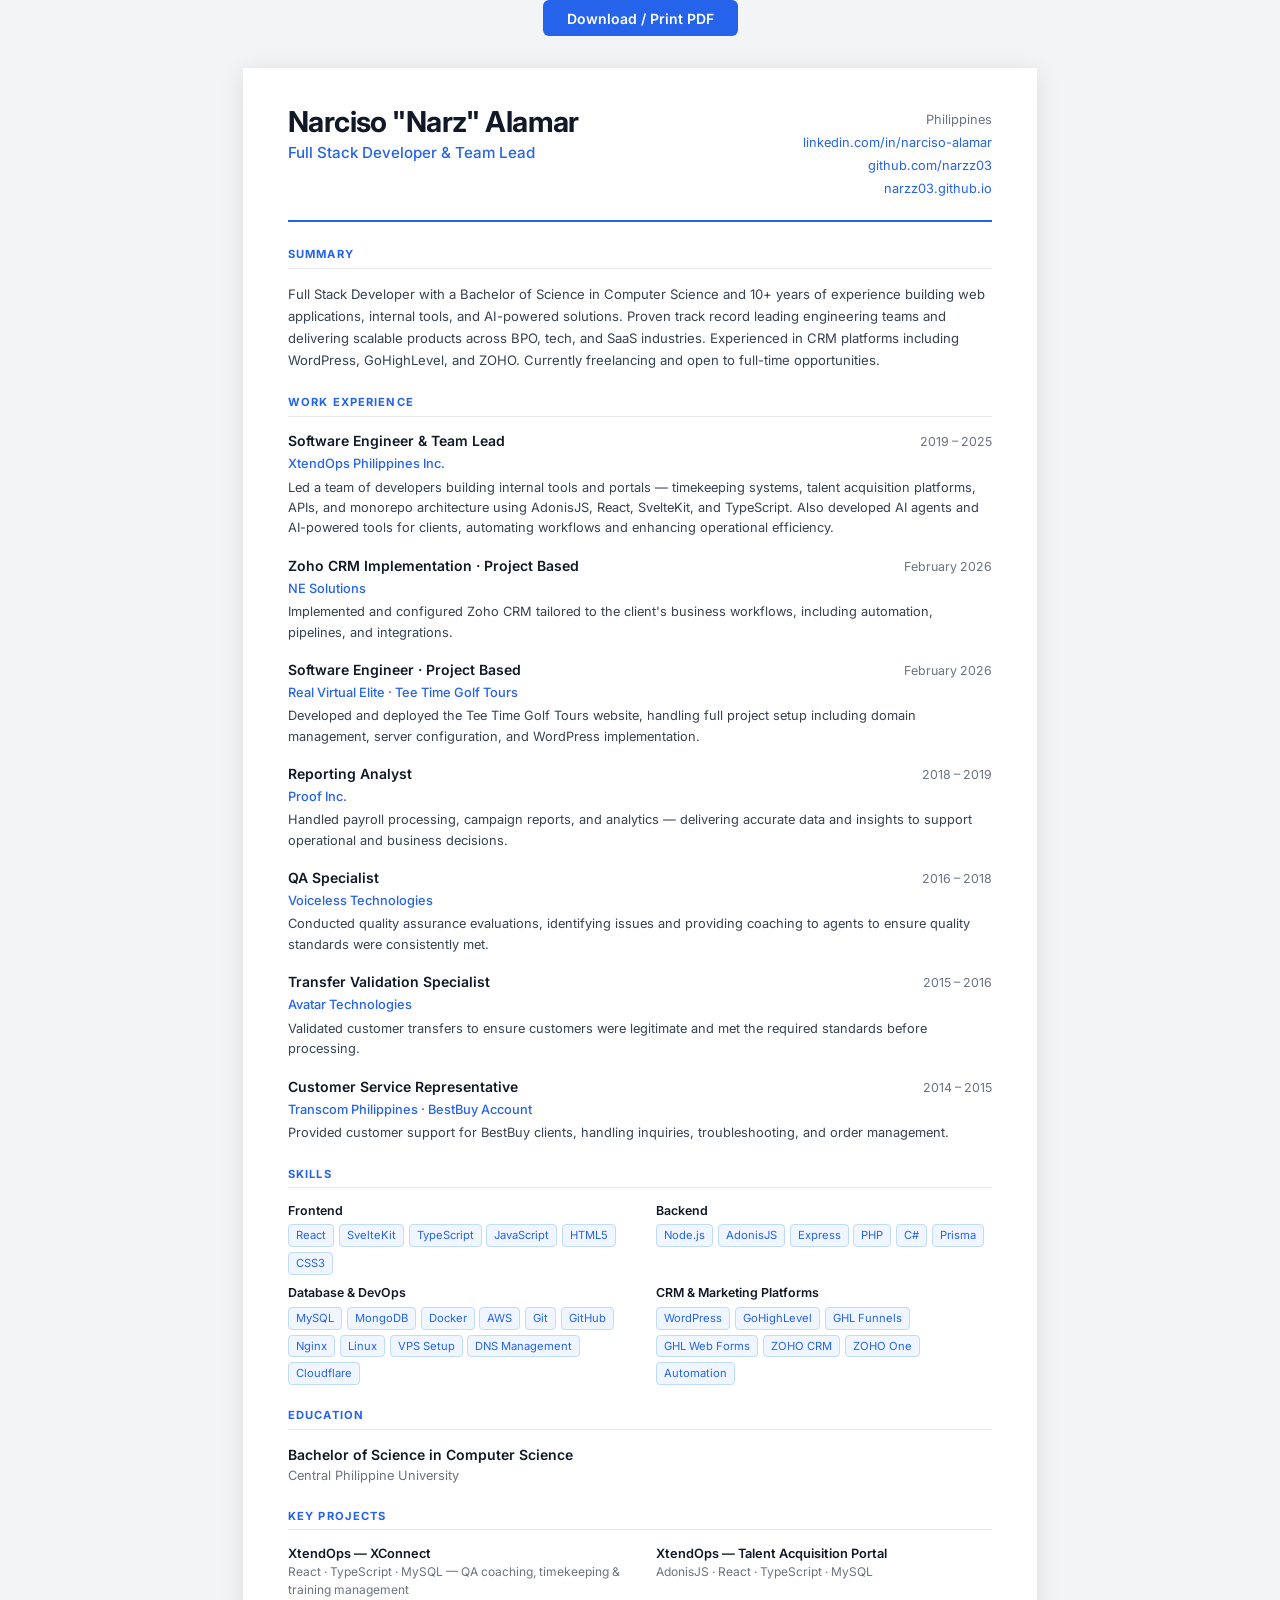
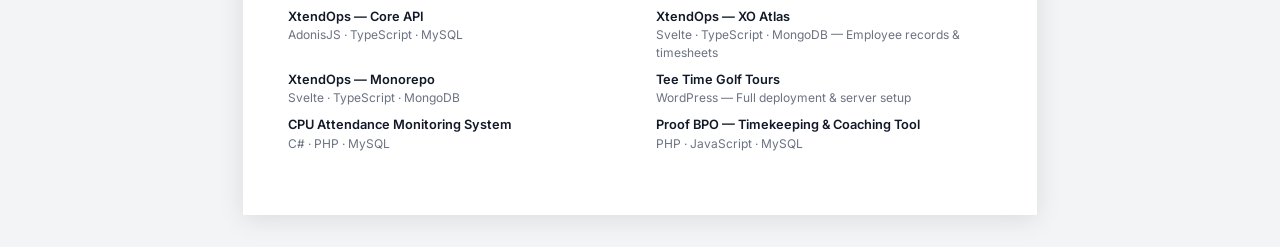
==== resume.html @ def9739f "feat: add printable resume page Co-Authored-By: Claude Sonnet 4.6 <noreply@anthropic.com>" ====
<!DOCTYPE html>
<html lang="en">
  <head>
    <meta charset="UTF-8" />
    <meta name="viewport" content="width=device-width, initial-scale=1.0" />
    <title>Narz Alamar — Resume</title>
    <link href="https://fonts.googleapis.com/css2?family=Inter:wght@300;400;500;600;700&display=swap" rel="stylesheet" />
    <style>
      *, *::before, *::after { box-sizing: border-box; margin: 0; padding: 0; }

      :root {
        --accent: #2563eb;
        --text: #111827;
        --muted: #6b7280;
        --border: #e5e7eb;
        --bg: #ffffff;
      }

      body {
        font-family: 'Inter', sans-serif;
        font-size: 13px;
        color: var(--text);
        background: #f3f4f6;
        line-height: 1.5;
      }

      .page {
        width: 210mm;
        min-height: 297mm;
        background: var(--bg);
        margin: 2rem auto;
        padding: 2.5rem 2.8rem;
        box-shadow: 0 4px 24px rgba(0,0,0,0.1);
      }

      /* HEADER */
      .header {
        display: flex;
        justify-content: space-between;
        align-items: flex-start;
        padding-bottom: 1.25rem;
        border-bottom: 2px solid var(--accent);
        margin-bottom: 1.5rem;
      }

      .header-left h1 {
        font-size: 1.8rem;
        font-weight: 700;
        color: var(--text);
        letter-spacing: -0.02em;
        line-height: 1;
        margin-bottom: 0.3rem;
      }

      .header-left .title {
        font-size: 0.95rem;
        font-weight: 500;
        color: var(--accent);
      }

      .header-right {
        text-align: right;
        font-size: 0.8rem;
        color: var(--muted);
        line-height: 1.8;
      }

      .header-right a {
        color: var(--accent);
        text-decoration: none;
      }

      /* SECTION */
      .section {
        margin-bottom: 1.4rem;
      }

      .section-title {
        font-size: 0.7rem;
        font-weight: 700;
        text-transform: uppercase;
        letter-spacing: 0.1em;
        color: var(--accent);
        border-bottom: 1px solid var(--border);
        padding-bottom: 0.3rem;
        margin-bottom: 0.85rem;
      }

      /* EXPERIENCE */
      .exp-item {
        margin-bottom: 1rem;
      }

      .exp-item:last-child { margin-bottom: 0; }

      .exp-header {
        display: flex;
        justify-content: space-between;
        align-items: baseline;
        margin-bottom: 0.15rem;
      }

      .exp-role {
        font-weight: 600;
        font-size: 0.875rem;
        color: var(--text);
      }

      .exp-date {
        font-size: 0.775rem;
        color: var(--muted);
        white-space: nowrap;
        margin-left: 1rem;
      }

      .exp-company {
        font-size: 0.8rem;
        color: var(--accent);
        font-weight: 500;
        margin-bottom: 0.25rem;
      }

      .exp-desc {
        font-size: 0.8rem;
        color: #374151;
        line-height: 1.6;
      }

      /* SKILLS */
      .skills-grid {
        display: grid;
        grid-template-columns: 1fr 1fr;
        gap: 0.6rem 2rem;
      }

      .skill-row {
        display: flex;
        flex-direction: column;
        gap: 0.25rem;
      }

      .skill-label {
        font-size: 0.775rem;
        font-weight: 600;
        color: var(--text);
      }

      .skill-tags {
        display: flex;
        flex-wrap: wrap;
        gap: 0.3rem;
      }

      .skill-tag {
        font-size: 0.7rem;
        padding: 2px 7px;
        background: #eff6ff;
        color: var(--accent);
        border-radius: 4px;
        border: 1px solid #bfdbfe;
      }

      /* EDUCATION */
      .edu-item {
        display: flex;
        justify-content: space-between;
        align-items: baseline;
      }

      .edu-degree {
        font-weight: 600;
        font-size: 0.875rem;
      }

      .edu-school {
        font-size: 0.8rem;
        color: var(--muted);
        margin-top: 0.1rem;
      }

      /* PROJECTS */
      .projects-grid {
        display: grid;
        grid-template-columns: 1fr 1fr;
        gap: 0.5rem 2rem;
      }

      .project-item {
        font-size: 0.8rem;
      }

      .project-name {
        font-weight: 600;
        color: var(--text);
      }

      .project-tech {
        color: var(--muted);
        font-size: 0.75rem;
      }

      /* PRINT */
      .print-btn {
        display: block;
        width: fit-content;
        margin: 0 auto 1rem;
        padding: 0.6rem 1.5rem;
        background: var(--accent);
        color: #fff;
        border: none;
        border-radius: 6px;
        font-size: 0.875rem;
        font-weight: 600;
        cursor: pointer;
        font-family: 'Inter', sans-serif;
      }

      @media print {
        body { background: white; }
        .page { margin: 0; box-shadow: none; padding: 1.5rem 2rem; }
        .print-btn { display: none; }
      }
    </style>
  </head>
  <body>
    <button class="print-btn" onclick="window.print()">Download / Print PDF</button>

    <div class="page">

      <!-- HEADER -->
      <div class="header">
        <div class="header-left">
          <h1>Narciso "Narz" Alamar</h1>
          <div class="title">Full Stack Developer &amp; Team Lead</div>
        </div>
        <div class="header-right">
          <div>Philippines</div>
          <div><a href="https://www.linkedin.com/in/narciso-alamar-6a614017b/">linkedin.com/in/narciso-alamar</a></div>
          <div><a href="https://github.com/narzz03">github.com/narzz03</a></div>
          <div><a href="https://narzz03.github.io">narzz03.github.io</a></div>
        </div>
      </div>

      <!-- SUMMARY -->
      <div class="section">
        <div class="section-title">Summary</div>
        <p style="font-size:0.82rem;color:#374151;line-height:1.7;">
          Full Stack Developer with a Bachelor of Science in Computer Science and 10+ years of experience building web applications, internal tools, and AI-powered solutions. Proven track record leading engineering teams and delivering scalable products across BPO, tech, and SaaS industries. Experienced in CRM platforms including WordPress, GoHighLevel, and ZOHO. Currently freelancing and open to full-time opportunities.
        </p>
      </div>

      <!-- EXPERIENCE -->
      <div class="section">
        <div class="section-title">Work Experience</div>

        <div class="exp-item">
          <div class="exp-header">
            <span class="exp-role">Software Engineer &amp; Team Lead</span>
            <span class="exp-date">2019 – 2025</span>
          </div>
          <div class="exp-company">XtendOps Philippines Inc.</div>
          <div class="exp-desc">Led a team of developers building internal tools and portals — timekeeping systems, talent acquisition platforms, APIs, and monorepo architecture using AdonisJS, React, SvelteKit, and TypeScript. Also developed AI agents and AI-powered tools for clients, automating workflows and enhancing operational efficiency.</div>
        </div>

        <div class="exp-item">
          <div class="exp-header">
            <span class="exp-role">Zoho CRM Implementation · Project Based</span>
            <span class="exp-date">February 2026</span>
          </div>
          <div class="exp-company">NE Solutions</div>
          <div class="exp-desc">Implemented and configured Zoho CRM tailored to the client's business workflows, including automation, pipelines, and integrations.</div>
        </div>

        <div class="exp-item">
          <div class="exp-header">
            <span class="exp-role">Software Engineer · Project Based</span>
            <span class="exp-date">February 2026</span>
          </div>
          <div class="exp-company">Real Virtual Elite · Tee Time Golf Tours</div>
          <div class="exp-desc">Developed and deployed the Tee Time Golf Tours website, handling full project setup including domain management, server configuration, and WordPress implementation.</div>
        </div>

        <div class="exp-item">
          <div class="exp-header">
            <span class="exp-role">Reporting Analyst</span>
            <span class="exp-date">2018 – 2019</span>
          </div>
          <div class="exp-company">Proof Inc.</div>
          <div class="exp-desc">Handled payroll processing, campaign reports, and analytics — delivering accurate data and insights to support operational and business decisions.</div>
        </div>

        <div class="exp-item">
          <div class="exp-header">
            <span class="exp-role">QA Specialist</span>
            <span class="exp-date">2016 – 2018</span>
          </div>
          <div class="exp-company">Voiceless Technologies</div>
          <div class="exp-desc">Conducted quality assurance evaluations, identifying issues and providing coaching to agents to ensure quality standards were consistently met.</div>
        </div>

        <div class="exp-item">
          <div class="exp-header">
            <span class="exp-role">Transfer Validation Specialist</span>
            <span class="exp-date">2015 – 2016</span>
          </div>
          <div class="exp-company">Avatar Technologies</div>
          <div class="exp-desc">Validated customer transfers to ensure customers were legitimate and met the required standards before processing.</div>
        </div>

        <div class="exp-item">
          <div class="exp-header">
            <span class="exp-role">Customer Service Representative</span>
            <span class="exp-date">2014 – 2015</span>
          </div>
          <div class="exp-company">Transcom Philippines · BestBuy Account</div>
          <div class="exp-desc">Provided customer support for BestBuy clients, handling inquiries, troubleshooting, and order management.</div>
        </div>
      </div>

      <!-- SKILLS -->
      <div class="section">
        <div class="section-title">Skills</div>
        <div class="skills-grid">
          <div class="skill-row">
            <span class="skill-label">Frontend</span>
            <div class="skill-tags">
              <span class="skill-tag">React</span>
              <span class="skill-tag">SvelteKit</span>
              <span class="skill-tag">TypeScript</span>
              <span class="skill-tag">JavaScript</span>
              <span class="skill-tag">HTML5</span>
              <span class="skill-tag">CSS3</span>
            </div>
          </div>
          <div class="skill-row">
            <span class="skill-label">Backend</span>
            <div class="skill-tags">
              <span class="skill-tag">Node.js</span>
              <span class="skill-tag">AdonisJS</span>
              <span class="skill-tag">Express</span>
              <span class="skill-tag">PHP</span>
              <span class="skill-tag">C#</span>
              <span class="skill-tag">Prisma</span>
            </div>
          </div>
          <div class="skill-row">
            <span class="skill-label">Database &amp; DevOps</span>
            <div class="skill-tags">
              <span class="skill-tag">MySQL</span>
              <span class="skill-tag">MongoDB</span>
              <span class="skill-tag">Docker</span>
              <span class="skill-tag">AWS</span>
              <span class="skill-tag">Git</span>
              <span class="skill-tag">GitHub</span>
              <span class="skill-tag">Nginx</span>
              <span class="skill-tag">Linux</span>
              <span class="skill-tag">VPS Setup</span>
              <span class="skill-tag">DNS Management</span>
              <span class="skill-tag">Cloudflare</span>
            </div>
          </div>
          <div class="skill-row">
            <span class="skill-label">CRM &amp; Marketing Platforms</span>
            <div class="skill-tags">
              <span class="skill-tag">WordPress</span>
              <span class="skill-tag">GoHighLevel</span>
              <span class="skill-tag">GHL Funnels</span>
              <span class="skill-tag">GHL Web Forms</span>
              <span class="skill-tag">ZOHO CRM</span>
              <span class="skill-tag">ZOHO One</span>
              <span class="skill-tag">Automation</span>
            </div>
          </div>
        </div>
      </div>

      <!-- EDUCATION -->
      <div class="section">
        <div class="section-title">Education</div>
        <div class="edu-item">
          <div>
            <div class="edu-degree">Bachelor of Science in Computer Science</div>
            <div class="edu-school">Central Philippine University</div>
          </div>
        </div>
      </div>

      <!-- PROJECTS -->
      <div class="section">
        <div class="section-title">Key Projects</div>
        <div class="projects-grid">
          <div class="project-item">
            <div class="project-name">XtendOps — XConnect</div>
            <div class="project-tech">React · TypeScript · MySQL — QA coaching, timekeeping &amp; training management</div>
          </div>
          <div class="project-item">
            <div class="project-name">XtendOps — Talent Acquisition Portal</div>
            <div class="project-tech">AdonisJS · React · TypeScript · MySQL</div>
          </div>
          <div class="project-item">
            <div class="project-name">XtendOps — Core API</div>
            <div class="project-tech">AdonisJS · TypeScript · MySQL</div>
          </div>
          <div class="project-item">
            <div class="project-name">XtendOps — XO Atlas</div>
            <div class="project-tech">Svelte · TypeScript · MongoDB — Employee records &amp; timesheets</div>
          </div>
          <div class="project-item">
            <div class="project-name">XtendOps — Monorepo</div>
            <div class="project-tech">Svelte · TypeScript · MongoDB</div>
          </div>
          <div class="project-item">
            <div class="project-name">Tee Time Golf Tours</div>
            <div class="project-tech">WordPress — Full deployment &amp; server setup</div>
          </div>
          <div class="project-item">
            <div class="project-name">CPU Attendance Monitoring System</div>
            <div class="project-tech">C# · PHP · MySQL</div>
          </div>
          <div class="project-item">
            <div class="project-name">Proof BPO — Timekeeping &amp; Coaching Tool</div>
            <div class="project-tech">PHP · JavaScript · MySQL</div>
          </div>
        </div>
      </div>

    </div>
  </body>
</html>
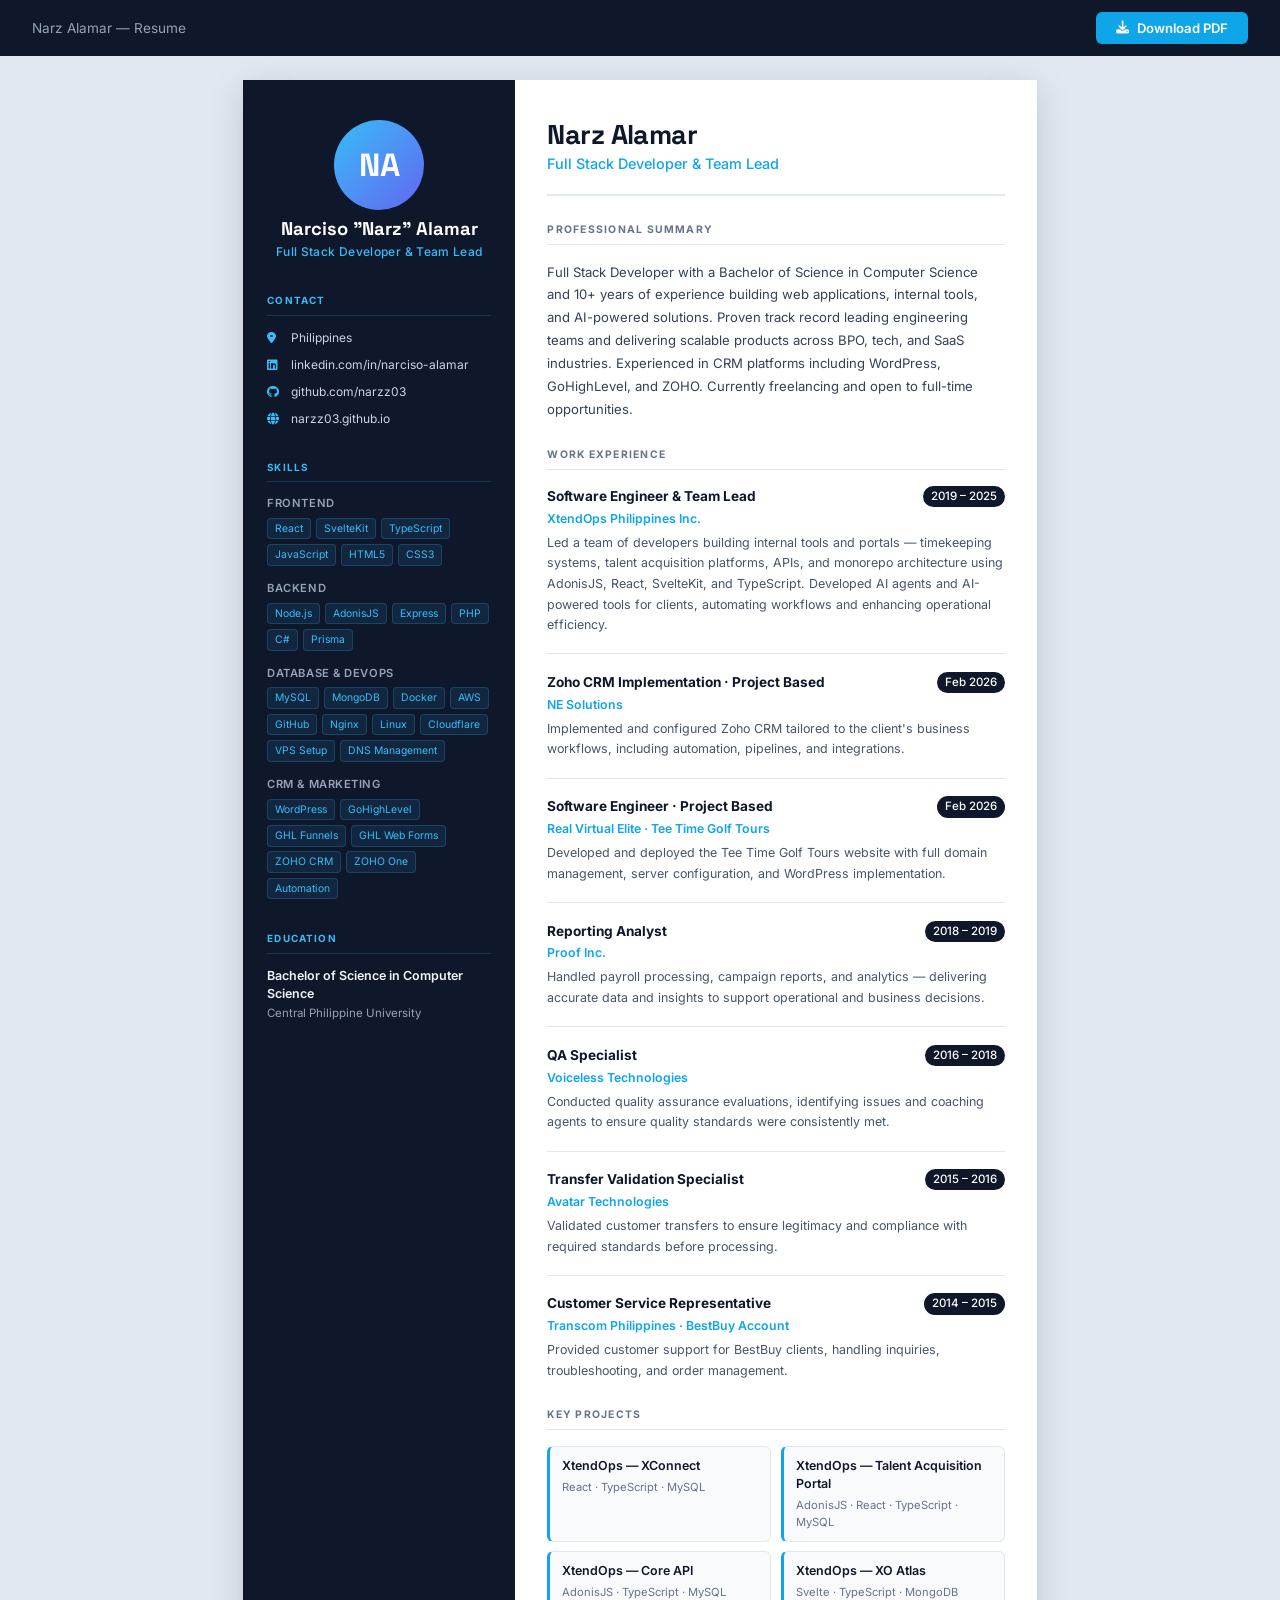
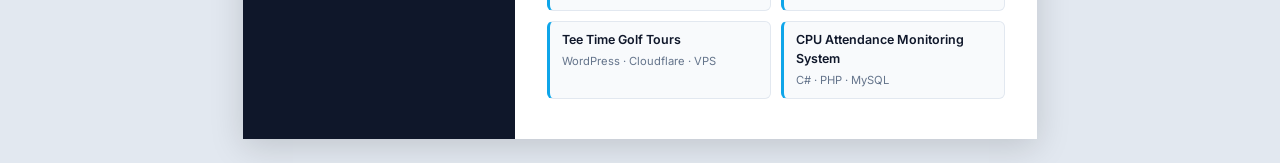
==== commit 272a1605: "redesign: professional two-column resume with dark sidebar Co-Authored-By: Claude Sonnet 4.6 <norepl" ====
--- a/resume.html
+++ b/resume.html
@@ -4,426 +4,566 @@
     <meta charset="UTF-8" />
     <meta name="viewport" content="width=device-width, initial-scale=1.0" />
     <title>Narz Alamar — Resume</title>
-    <link href="https://fonts.googleapis.com/css2?family=Inter:wght@300;400;500;600;700&display=swap" rel="stylesheet" />
+    <link href="https://fonts.googleapis.com/css2?family=Inter:wght@300;400;500;600;700&family=Space+Grotesk:wght@500;600;700&display=swap" rel="stylesheet" />
+    <link rel="stylesheet" href="https://cdnjs.cloudflare.com/ajax/libs/font-awesome/6.5.0/css/all.min.css" />
     <style>
       *, *::before, *::after { box-sizing: border-box; margin: 0; padding: 0; }
 
       :root {
-        --accent: #2563eb;
-        --text: #111827;
-        --muted: #6b7280;
-        --border: #e5e7eb;
-        --bg: #ffffff;
+        --sidebar: #0f172a;
+        --sidebar-2: #1e293b;
+        --accent: #38bdf8;
+        --accent-dark: #0ea5e9;
+        --main-bg: #ffffff;
+        --text: #0f172a;
+        --muted: #64748b;
+        --border: #e2e8f0;
+        --tag-bg: #f0f9ff;
+        --tag-border: #bae6fd;
+        --tag-text: #0369a1;
       }
 
       body {
         font-family: 'Inter', sans-serif;
-        font-size: 13px;
+        background: #e2e8f0;
         color: var(--text);
-        background: #f3f4f6;
+        font-size: 12.5px;
         line-height: 1.5;
       }
 
+      .print-bar {
+        background: #0f172a;
+        padding: 0.75rem 2rem;
+        display: flex;
+        align-items: center;
+        justify-content: space-between;
+      }
+
+      .print-bar span {
+        color: #94a3b8;
+        font-size: 0.85rem;
+      }
+
+      .print-btn {
+        display: inline-flex;
+        align-items: center;
+        gap: 0.5rem;
+        padding: 0.5rem 1.25rem;
+        background: var(--accent-dark);
+        color: #fff;
+        border: none;
+        border-radius: 6px;
+        font-size: 0.82rem;
+        font-weight: 600;
+        cursor: pointer;
+        font-family: 'Inter', sans-serif;
+        transition: background 0.2s;
+      }
+
+      .print-btn:hover { background: #0284c7; }
+
+      /* PAGE */
       .page {
         width: 210mm;
         min-height: 297mm;
-        background: var(--bg);
-        margin: 2rem auto;
-        padding: 2.5rem 2.8rem;
-        box-shadow: 0 4px 24px rgba(0,0,0,0.1);
-      }
-
-      /* HEADER */
-      .header {
-        display: flex;
-        justify-content: space-between;
-        align-items: flex-start;
-        padding-bottom: 1.25rem;
-        border-bottom: 2px solid var(--accent);
-        margin-bottom: 1.5rem;
-      }
-
-      .header-left h1 {
-        font-size: 1.8rem;
+        background: var(--main-bg);
+        margin: 1.5rem auto;
+        display: grid;
+        grid-template-columns: 72mm 1fr;
+        box-shadow: 0 8px 32px rgba(0,0,0,0.15);
+        overflow: hidden;
+      }
+
+      /* ======= SIDEBAR ======= */
+      .sidebar {
+        background: var(--sidebar);
+        padding: 2.5rem 1.5rem;
+        display: flex;
+        flex-direction: column;
+        gap: 2rem;
+      }
+
+      .sidebar-avatar {
+        width: 90px;
+        height: 90px;
+        border-radius: 50%;
+        background: linear-gradient(135deg, var(--accent), #6366f1);
+        display: flex;
+        align-items: center;
+        justify-content: center;
+        font-family: 'Space Grotesk', sans-serif;
+        font-size: 2rem;
+        font-weight: 700;
+        color: #fff;
+        margin: 0 auto 0.5rem;
+        flex-shrink: 0;
+      }
+
+      .sidebar-name {
+        text-align: center;
+        color: #fff;
+        font-family: 'Space Grotesk', sans-serif;
+        font-size: 1.15rem;
+        font-weight: 700;
+        line-height: 1.2;
+        margin-bottom: 0.2rem;
+      }
+
+      .sidebar-title {
+        text-align: center;
+        color: var(--accent);
+        font-size: 0.75rem;
+        font-weight: 500;
+        letter-spacing: 0.03em;
+      }
+
+      .sidebar-section { }
+
+      .sidebar-section-title {
+        font-size: 0.62rem;
+        font-weight: 700;
+        text-transform: uppercase;
+        letter-spacing: 0.12em;
+        color: var(--accent);
+        padding-bottom: 0.4rem;
+        border-bottom: 1px solid rgba(56,189,248,0.2);
+        margin-bottom: 0.85rem;
+      }
+
+      /* Contact */
+      .contact-list {
+        display: flex;
+        flex-direction: column;
+        gap: 0.55rem;
+      }
+
+      .contact-item {
+        display: flex;
+        align-items: center;
+        gap: 0.6rem;
+        color: #cbd5e1;
+        font-size: 0.75rem;
+      }
+
+      .contact-item i {
+        width: 14px;
+        color: var(--accent);
+        font-size: 0.75rem;
+        flex-shrink: 0;
+      }
+
+      .contact-item a {
+        color: #cbd5e1;
+        text-decoration: none;
+      }
+
+      .contact-item a:hover { color: var(--accent); }
+
+      /* Skills */
+      .skill-group { margin-bottom: 0.9rem; }
+      .skill-group:last-child { margin-bottom: 0; }
+
+      .skill-group-name {
+        font-size: 0.7rem;
+        font-weight: 600;
+        color: #94a3b8;
+        margin-bottom: 0.35rem;
+        text-transform: uppercase;
+        letter-spacing: 0.05em;
+      }
+
+      .skill-chips {
+        display: flex;
+        flex-wrap: wrap;
+        gap: 0.3rem;
+      }
+
+      .skill-chip {
+        font-size: 0.65rem;
+        padding: 2px 7px;
+        background: rgba(56,189,248,0.1);
+        color: var(--accent);
+        border-radius: 4px;
+        border: 1px solid rgba(56,189,248,0.2);
+        white-space: nowrap;
+      }
+
+      /* Education */
+      .edu-degree {
+        font-size: 0.78rem;
+        font-weight: 600;
+        color: #f1f5f9;
+        line-height: 1.4;
+        margin-bottom: 0.2rem;
+      }
+
+      .edu-school {
+        font-size: 0.72rem;
+        color: #94a3b8;
+      }
+
+      /* ======= MAIN ======= */
+      .main {
+        padding: 2.5rem 2rem;
+        display: flex;
+        flex-direction: column;
+        gap: 1.6rem;
+      }
+
+      .main-header {
+        padding-bottom: 1.2rem;
+        border-bottom: 2px solid var(--border);
+      }
+
+      .main-header h1 {
+        font-family: 'Space Grotesk', sans-serif;
+        font-size: 1.7rem;
         font-weight: 700;
         color: var(--text);
         letter-spacing: -0.02em;
-        line-height: 1;
-        margin-bottom: 0.3rem;
-      }
-
-      .header-left .title {
-        font-size: 0.95rem;
+        line-height: 1.1;
+        margin-bottom: 0.2rem;
+      }
+
+      .main-header .role {
+        font-size: 0.9rem;
         font-weight: 500;
-        color: var(--accent);
-      }
-
-      .header-right {
-        text-align: right;
-        font-size: 0.8rem;
-        color: var(--muted);
-        line-height: 1.8;
-      }
-
-      .header-right a {
-        color: var(--accent);
-        text-decoration: none;
-      }
-
-      /* SECTION */
-      .section {
-        margin-bottom: 1.4rem;
-      }
+        color: var(--accent-dark);
+      }
+
+      /* Section */
+      .section { }
 
       .section-title {
-        font-size: 0.7rem;
+        font-size: 0.65rem;
         font-weight: 700;
         text-transform: uppercase;
-        letter-spacing: 0.1em;
-        color: var(--accent);
+        letter-spacing: 0.12em;
+        color: var(--muted);
+        padding-bottom: 0.4rem;
+        border-bottom: 1.5px solid var(--border);
+        margin-bottom: 1rem;
+      }
+
+      .summary-text {
+        font-size: 0.82rem;
+        color: #334155;
+        line-height: 1.75;
+      }
+
+      /* Experience */
+      .exp-item {
+        margin-bottom: 1.1rem;
+        padding-bottom: 1.1rem;
         border-bottom: 1px solid var(--border);
-        padding-bottom: 0.3rem;
-        margin-bottom: 0.85rem;
-      }
-
-      /* EXPERIENCE */
-      .exp-item {
-        margin-bottom: 1rem;
-      }
-
-      .exp-item:last-child { margin-bottom: 0; }
-
-      .exp-header {
+      }
+
+      .exp-item:last-child {
+        margin-bottom: 0;
+        padding-bottom: 0;
+        border-bottom: none;
+      }
+
+      .exp-top {
         display: flex;
         justify-content: space-between;
-        align-items: baseline;
+        align-items: flex-start;
         margin-bottom: 0.15rem;
+        gap: 1rem;
       }
 
       .exp-role {
+        font-weight: 700;
+        font-size: 0.85rem;
+        color: var(--text);
+      }
+
+      .exp-date {
+        font-size: 0.72rem;
+        color: #fff;
+        background: var(--sidebar);
+        padding: 2px 8px;
+        border-radius: 20px;
+        white-space: nowrap;
+        flex-shrink: 0;
+        font-weight: 500;
+      }
+
+      .exp-company {
+        font-size: 0.77rem;
+        color: var(--accent-dark);
         font-weight: 600;
-        font-size: 0.875rem;
-        color: var(--text);
-      }
-
-      .exp-date {
-        font-size: 0.775rem;
-        color: var(--muted);
-        white-space: nowrap;
-        margin-left: 1rem;
-      }
-
-      .exp-company {
-        font-size: 0.8rem;
-        color: var(--accent);
-        font-weight: 500;
-        margin-bottom: 0.25rem;
+        margin-bottom: 0.3rem;
       }
 
       .exp-desc {
-        font-size: 0.8rem;
-        color: #374151;
-        line-height: 1.6;
-      }
-
-      /* SKILLS */
-      .skills-grid {
-        display: grid;
-        grid-template-columns: 1fr 1fr;
-        gap: 0.6rem 2rem;
-      }
-
-      .skill-row {
-        display: flex;
-        flex-direction: column;
-        gap: 0.25rem;
-      }
-
-      .skill-label {
-        font-size: 0.775rem;
-        font-weight: 600;
-        color: var(--text);
-      }
-
-      .skill-tags {
-        display: flex;
-        flex-wrap: wrap;
-        gap: 0.3rem;
-      }
-
-      .skill-tag {
-        font-size: 0.7rem;
-        padding: 2px 7px;
-        background: #eff6ff;
-        color: var(--accent);
-        border-radius: 4px;
-        border: 1px solid #bfdbfe;
-      }
-
-      /* EDUCATION */
-      .edu-item {
-        display: flex;
-        justify-content: space-between;
-        align-items: baseline;
-      }
-
-      .edu-degree {
-        font-weight: 600;
-        font-size: 0.875rem;
-      }
-
-      .edu-school {
-        font-size: 0.8rem;
-        color: var(--muted);
-        margin-top: 0.1rem;
-      }
-
-      /* PROJECTS */
+        font-size: 0.78rem;
+        color: #475569;
+        line-height: 1.65;
+      }
+
+      /* Projects */
       .projects-grid {
         display: grid;
         grid-template-columns: 1fr 1fr;
-        gap: 0.5rem 2rem;
+        gap: 0.6rem;
       }
 
       .project-item {
-        font-size: 0.8rem;
+        background: #f8fafc;
+        border: 1px solid var(--border);
+        border-radius: 6px;
+        padding: 0.6rem 0.75rem;
+        border-left: 3px solid var(--accent-dark);
       }
 
       .project-name {
         font-weight: 600;
+        font-size: 0.78rem;
         color: var(--text);
+        margin-bottom: 0.2rem;
       }
 
       .project-tech {
+        font-size: 0.7rem;
         color: var(--muted);
-        font-size: 0.75rem;
-      }
-
-      /* PRINT */
-      .print-btn {
-        display: block;
-        width: fit-content;
-        margin: 0 auto 1rem;
-        padding: 0.6rem 1.5rem;
-        background: var(--accent);
-        color: #fff;
-        border: none;
-        border-radius: 6px;
-        font-size: 0.875rem;
-        font-weight: 600;
-        cursor: pointer;
-        font-family: 'Inter', sans-serif;
-      }
-
+      }
+
+      /* ======= PRINT ======= */
       @media print {
         body { background: white; }
-        .page { margin: 0; box-shadow: none; padding: 1.5rem 2rem; }
-        .print-btn { display: none; }
+        .print-bar { display: none; }
+        .page { margin: 0; box-shadow: none; width: 100%; }
       }
     </style>
   </head>
   <body>
-    <button class="print-btn" onclick="window.print()">Download / Print PDF</button>
+
+    <div class="print-bar">
+      <span>Narz Alamar — Resume</span>
+      <button class="print-btn" onclick="window.print()">
+        <i class="fas fa-download"></i> Download PDF
+      </button>
+    </div>
 
     <div class="page">
 
-      <!-- HEADER -->
-      <div class="header">
-        <div class="header-left">
-          <h1>Narciso "Narz" Alamar</h1>
-          <div class="title">Full Stack Developer &amp; Team Lead</div>
-        </div>
-        <div class="header-right">
-          <div>Philippines</div>
-          <div><a href="https://www.linkedin.com/in/narciso-alamar-6a614017b/">linkedin.com/in/narciso-alamar</a></div>
-          <div><a href="https://github.com/narzz03">github.com/narzz03</a></div>
-          <div><a href="https://narzz03.github.io">narzz03.github.io</a></div>
-        </div>
-      </div>
-
-      <!-- SUMMARY -->
-      <div class="section">
-        <div class="section-title">Summary</div>
-        <p style="font-size:0.82rem;color:#374151;line-height:1.7;">
-          Full Stack Developer with a Bachelor of Science in Computer Science and 10+ years of experience building web applications, internal tools, and AI-powered solutions. Proven track record leading engineering teams and delivering scalable products across BPO, tech, and SaaS industries. Experienced in CRM platforms including WordPress, GoHighLevel, and ZOHO. Currently freelancing and open to full-time opportunities.
-        </p>
-      </div>
-
-      <!-- EXPERIENCE -->
-      <div class="section">
-        <div class="section-title">Work Experience</div>
-
-        <div class="exp-item">
-          <div class="exp-header">
-            <span class="exp-role">Software Engineer &amp; Team Lead</span>
-            <span class="exp-date">2019 – 2025</span>
-          </div>
-          <div class="exp-company">XtendOps Philippines Inc.</div>
-          <div class="exp-desc">Led a team of developers building internal tools and portals — timekeeping systems, talent acquisition platforms, APIs, and monorepo architecture using AdonisJS, React, SvelteKit, and TypeScript. Also developed AI agents and AI-powered tools for clients, automating workflows and enhancing operational efficiency.</div>
-        </div>
-
-        <div class="exp-item">
-          <div class="exp-header">
-            <span class="exp-role">Zoho CRM Implementation · Project Based</span>
-            <span class="exp-date">February 2026</span>
-          </div>
-          <div class="exp-company">NE Solutions</div>
-          <div class="exp-desc">Implemented and configured Zoho CRM tailored to the client's business workflows, including automation, pipelines, and integrations.</div>
-        </div>
-
-        <div class="exp-item">
-          <div class="exp-header">
-            <span class="exp-role">Software Engineer · Project Based</span>
-            <span class="exp-date">February 2026</span>
-          </div>
-          <div class="exp-company">Real Virtual Elite · Tee Time Golf Tours</div>
-          <div class="exp-desc">Developed and deployed the Tee Time Golf Tours website, handling full project setup including domain management, server configuration, and WordPress implementation.</div>
-        </div>
-
-        <div class="exp-item">
-          <div class="exp-header">
-            <span class="exp-role">Reporting Analyst</span>
-            <span class="exp-date">2018 – 2019</span>
-          </div>
-          <div class="exp-company">Proof Inc.</div>
-          <div class="exp-desc">Handled payroll processing, campaign reports, and analytics — delivering accurate data and insights to support operational and business decisions.</div>
-        </div>
-
-        <div class="exp-item">
-          <div class="exp-header">
-            <span class="exp-role">QA Specialist</span>
-            <span class="exp-date">2016 – 2018</span>
-          </div>
-          <div class="exp-company">Voiceless Technologies</div>
-          <div class="exp-desc">Conducted quality assurance evaluations, identifying issues and providing coaching to agents to ensure quality standards were consistently met.</div>
-        </div>
-
-        <div class="exp-item">
-          <div class="exp-header">
-            <span class="exp-role">Transfer Validation Specialist</span>
-            <span class="exp-date">2015 – 2016</span>
-          </div>
-          <div class="exp-company">Avatar Technologies</div>
-          <div class="exp-desc">Validated customer transfers to ensure customers were legitimate and met the required standards before processing.</div>
-        </div>
-
-        <div class="exp-item">
-          <div class="exp-header">
-            <span class="exp-role">Customer Service Representative</span>
-            <span class="exp-date">2014 – 2015</span>
-          </div>
-          <div class="exp-company">Transcom Philippines · BestBuy Account</div>
-          <div class="exp-desc">Provided customer support for BestBuy clients, handling inquiries, troubleshooting, and order management.</div>
-        </div>
-      </div>
-
-      <!-- SKILLS -->
-      <div class="section">
-        <div class="section-title">Skills</div>
-        <div class="skills-grid">
-          <div class="skill-row">
-            <span class="skill-label">Frontend</span>
-            <div class="skill-tags">
-              <span class="skill-tag">React</span>
-              <span class="skill-tag">SvelteKit</span>
-              <span class="skill-tag">TypeScript</span>
-              <span class="skill-tag">JavaScript</span>
-              <span class="skill-tag">HTML5</span>
-              <span class="skill-tag">CSS3</span>
-            </div>
-          </div>
-          <div class="skill-row">
-            <span class="skill-label">Backend</span>
-            <div class="skill-tags">
-              <span class="skill-tag">Node.js</span>
-              <span class="skill-tag">AdonisJS</span>
-              <span class="skill-tag">Express</span>
-              <span class="skill-tag">PHP</span>
-              <span class="skill-tag">C#</span>
-              <span class="skill-tag">Prisma</span>
-            </div>
-          </div>
-          <div class="skill-row">
-            <span class="skill-label">Database &amp; DevOps</span>
-            <div class="skill-tags">
-              <span class="skill-tag">MySQL</span>
-              <span class="skill-tag">MongoDB</span>
-              <span class="skill-tag">Docker</span>
-              <span class="skill-tag">AWS</span>
-              <span class="skill-tag">Git</span>
-              <span class="skill-tag">GitHub</span>
-              <span class="skill-tag">Nginx</span>
-              <span class="skill-tag">Linux</span>
-              <span class="skill-tag">VPS Setup</span>
-              <span class="skill-tag">DNS Management</span>
-              <span class="skill-tag">Cloudflare</span>
-            </div>
-          </div>
-          <div class="skill-row">
-            <span class="skill-label">CRM &amp; Marketing Platforms</span>
-            <div class="skill-tags">
-              <span class="skill-tag">WordPress</span>
-              <span class="skill-tag">GoHighLevel</span>
-              <span class="skill-tag">GHL Funnels</span>
-              <span class="skill-tag">GHL Web Forms</span>
-              <span class="skill-tag">ZOHO CRM</span>
-              <span class="skill-tag">ZOHO One</span>
-              <span class="skill-tag">Automation</span>
-            </div>
-          </div>
-        </div>
-      </div>
-
-      <!-- EDUCATION -->
-      <div class="section">
-        <div class="section-title">Education</div>
-        <div class="edu-item">
-          <div>
-            <div class="edu-degree">Bachelor of Science in Computer Science</div>
-            <div class="edu-school">Central Philippine University</div>
-          </div>
-        </div>
-      </div>
-
-      <!-- PROJECTS -->
-      <div class="section">
-        <div class="section-title">Key Projects</div>
-        <div class="projects-grid">
-          <div class="project-item">
-            <div class="project-name">XtendOps — XConnect</div>
-            <div class="project-tech">React · TypeScript · MySQL — QA coaching, timekeeping &amp; training management</div>
-          </div>
-          <div class="project-item">
-            <div class="project-name">XtendOps — Talent Acquisition Portal</div>
-            <div class="project-tech">AdonisJS · React · TypeScript · MySQL</div>
-          </div>
-          <div class="project-item">
-            <div class="project-name">XtendOps — Core API</div>
-            <div class="project-tech">AdonisJS · TypeScript · MySQL</div>
-          </div>
-          <div class="project-item">
-            <div class="project-name">XtendOps — XO Atlas</div>
-            <div class="project-tech">Svelte · TypeScript · MongoDB — Employee records &amp; timesheets</div>
-          </div>
-          <div class="project-item">
-            <div class="project-name">XtendOps — Monorepo</div>
-            <div class="project-tech">Svelte · TypeScript · MongoDB</div>
-          </div>
-          <div class="project-item">
-            <div class="project-name">Tee Time Golf Tours</div>
-            <div class="project-tech">WordPress — Full deployment &amp; server setup</div>
-          </div>
-          <div class="project-item">
-            <div class="project-name">CPU Attendance Monitoring System</div>
-            <div class="project-tech">C# · PHP · MySQL</div>
-          </div>
-          <div class="project-item">
-            <div class="project-name">Proof BPO — Timekeeping &amp; Coaching Tool</div>
-            <div class="project-tech">PHP · JavaScript · MySQL</div>
-          </div>
-        </div>
-      </div>
-
+      <!-- ======= SIDEBAR ======= -->
+      <aside class="sidebar">
+
+        <div>
+          <div class="sidebar-avatar">NA</div>
+          <div class="sidebar-name">Narciso "Narz" Alamar</div>
+          <div class="sidebar-title">Full Stack Developer &amp; Team Lead</div>
+        </div>
+
+        <!-- Contact -->
+        <div class="sidebar-section">
+          <div class="sidebar-section-title">Contact</div>
+          <div class="contact-list">
+            <div class="contact-item">
+              <i class="fas fa-map-marker-alt"></i>
+              <span>Philippines</span>
+            </div>
+            <div class="contact-item">
+              <i class="fab fa-linkedin"></i>
+              <a href="https://www.linkedin.com/in/narciso-alamar-6a614017b/" target="_blank">linkedin.com/in/narciso-alamar</a>
+            </div>
+            <div class="contact-item">
+              <i class="fab fa-github"></i>
+              <a href="https://github.com/narzz03" target="_blank">github.com/narzz03</a>
+            </div>
+            <div class="contact-item">
+              <i class="fas fa-globe"></i>
+              <a href="https://narzz03.github.io" target="_blank">narzz03.github.io</a>
+            </div>
+          </div>
+        </div>
+
+        <!-- Skills -->
+        <div class="sidebar-section">
+          <div class="sidebar-section-title">Skills</div>
+
+          <div class="skill-group">
+            <div class="skill-group-name">Frontend</div>
+            <div class="skill-chips">
+              <span class="skill-chip">React</span>
+              <span class="skill-chip">SvelteKit</span>
+              <span class="skill-chip">TypeScript</span>
+              <span class="skill-chip">JavaScript</span>
+              <span class="skill-chip">HTML5</span>
+              <span class="skill-chip">CSS3</span>
+            </div>
+          </div>
+
+          <div class="skill-group">
+            <div class="skill-group-name">Backend</div>
+            <div class="skill-chips">
+              <span class="skill-chip">Node.js</span>
+              <span class="skill-chip">AdonisJS</span>
+              <span class="skill-chip">Express</span>
+              <span class="skill-chip">PHP</span>
+              <span class="skill-chip">C#</span>
+              <span class="skill-chip">Prisma</span>
+            </div>
+          </div>
+
+          <div class="skill-group">
+            <div class="skill-group-name">Database &amp; DevOps</div>
+            <div class="skill-chips">
+              <span class="skill-chip">MySQL</span>
+              <span class="skill-chip">MongoDB</span>
+              <span class="skill-chip">Docker</span>
+              <span class="skill-chip">AWS</span>
+              <span class="skill-chip">GitHub</span>
+              <span class="skill-chip">Nginx</span>
+              <span class="skill-chip">Linux</span>
+              <span class="skill-chip">Cloudflare</span>
+              <span class="skill-chip">VPS Setup</span>
+              <span class="skill-chip">DNS Management</span>
+            </div>
+          </div>
+
+          <div class="skill-group">
+            <div class="skill-group-name">CRM &amp; Marketing</div>
+            <div class="skill-chips">
+              <span class="skill-chip">WordPress</span>
+              <span class="skill-chip">GoHighLevel</span>
+              <span class="skill-chip">GHL Funnels</span>
+              <span class="skill-chip">GHL Web Forms</span>
+              <span class="skill-chip">ZOHO CRM</span>
+              <span class="skill-chip">ZOHO One</span>
+              <span class="skill-chip">Automation</span>
+            </div>
+          </div>
+        </div>
+
+        <!-- Education -->
+        <div class="sidebar-section">
+          <div class="sidebar-section-title">Education</div>
+          <div class="edu-degree">Bachelor of Science in Computer Science</div>
+          <div class="edu-school">Central Philippine University</div>
+        </div>
+
+      </aside>
+
+      <!-- ======= MAIN ======= -->
+      <main class="main">
+
+        <div class="main-header">
+          <h1>Narz Alamar</h1>
+          <div class="role">Full Stack Developer &amp; Team Lead</div>
+        </div>
+
+        <!-- Summary -->
+        <div class="section">
+          <div class="section-title">Professional Summary</div>
+          <p class="summary-text">
+            Full Stack Developer with a Bachelor of Science in Computer Science and 10+ years of experience building web applications, internal tools, and AI-powered solutions. Proven track record leading engineering teams and delivering scalable products across BPO, tech, and SaaS industries. Experienced in CRM platforms including WordPress, GoHighLevel, and ZOHO. Currently freelancing and open to full-time opportunities.
+          </p>
+        </div>
+
+        <!-- Experience -->
+        <div class="section">
+          <div class="section-title">Work Experience</div>
+
+          <div class="exp-item">
+            <div class="exp-top">
+              <span class="exp-role">Software Engineer &amp; Team Lead</span>
+              <span class="exp-date">2019 – 2025</span>
+            </div>
+            <div class="exp-company">XtendOps Philippines Inc.</div>
+            <div class="exp-desc">Led a team of developers building internal tools and portals — timekeeping systems, talent acquisition platforms, APIs, and monorepo architecture using AdonisJS, React, SvelteKit, and TypeScript. Developed AI agents and AI-powered tools for clients, automating workflows and enhancing operational efficiency.</div>
+          </div>
+
+          <div class="exp-item">
+            <div class="exp-top">
+              <span class="exp-role">Zoho CRM Implementation · Project Based</span>
+              <span class="exp-date">Feb 2026</span>
+            </div>
+            <div class="exp-company">NE Solutions</div>
+            <div class="exp-desc">Implemented and configured Zoho CRM tailored to the client's business workflows, including automation, pipelines, and integrations.</div>
+          </div>
+
+          <div class="exp-item">
+            <div class="exp-top">
+              <span class="exp-role">Software Engineer · Project Based</span>
+              <span class="exp-date">Feb 2026</span>
+            </div>
+            <div class="exp-company">Real Virtual Elite · Tee Time Golf Tours</div>
+            <div class="exp-desc">Developed and deployed the Tee Time Golf Tours website with full domain management, server configuration, and WordPress implementation.</div>
+          </div>
+
+          <div class="exp-item">
+            <div class="exp-top">
+              <span class="exp-role">Reporting Analyst</span>
+              <span class="exp-date">2018 – 2019</span>
+            </div>
+            <div class="exp-company">Proof Inc.</div>
+            <div class="exp-desc">Handled payroll processing, campaign reports, and analytics — delivering accurate data and insights to support operational and business decisions.</div>
+          </div>
+
+          <div class="exp-item">
+            <div class="exp-top">
+              <span class="exp-role">QA Specialist</span>
+              <span class="exp-date">2016 – 2018</span>
+            </div>
+            <div class="exp-company">Voiceless Technologies</div>
+            <div class="exp-desc">Conducted quality assurance evaluations, identifying issues and coaching agents to ensure quality standards were consistently met.</div>
+          </div>
+
+          <div class="exp-item">
+            <div class="exp-top">
+              <span class="exp-role">Transfer Validation Specialist</span>
+              <span class="exp-date">2015 – 2016</span>
+            </div>
+            <div class="exp-company">Avatar Technologies</div>
+            <div class="exp-desc">Validated customer transfers to ensure legitimacy and compliance with required standards before processing.</div>
+          </div>
+
+          <div class="exp-item">
+            <div class="exp-top">
+              <span class="exp-role">Customer Service Representative</span>
+              <span class="exp-date">2014 – 2015</span>
+            </div>
+            <div class="exp-company">Transcom Philippines · BestBuy Account</div>
+            <div class="exp-desc">Provided customer support for BestBuy clients, handling inquiries, troubleshooting, and order management.</div>
+          </div>
+        </div>
+
+        <!-- Key Projects -->
+        <div class="section">
+          <div class="section-title">Key Projects</div>
+          <div class="projects-grid">
+            <div class="project-item">
+              <div class="project-name">XtendOps — XConnect</div>
+              <div class="project-tech">React · TypeScript · MySQL</div>
+            </div>
+            <div class="project-item">
+              <div class="project-name">XtendOps — Talent Acquisition Portal</div>
+              <div class="project-tech">AdonisJS · React · TypeScript · MySQL</div>
+            </div>
+            <div class="project-item">
+              <div class="project-name">XtendOps — Core API</div>
+              <div class="project-tech">AdonisJS · TypeScript · MySQL</div>
+            </div>
+            <div class="project-item">
+              <div class="project-name">XtendOps — XO Atlas</div>
+              <div class="project-tech">Svelte · TypeScript · MongoDB</div>
+            </div>
+            <div class="project-item">
+              <div class="project-name">Tee Time Golf Tours</div>
+              <div class="project-tech">WordPress · Cloudflare · VPS</div>
+            </div>
+            <div class="project-item">
+              <div class="project-name">CPU Attendance Monitoring System</div>
+              <div class="project-tech">C# · PHP · MySQL</div>
+            </div>
+          </div>
+        </div>
+
+      </main>
     </div>
+
   </body>
 </html>
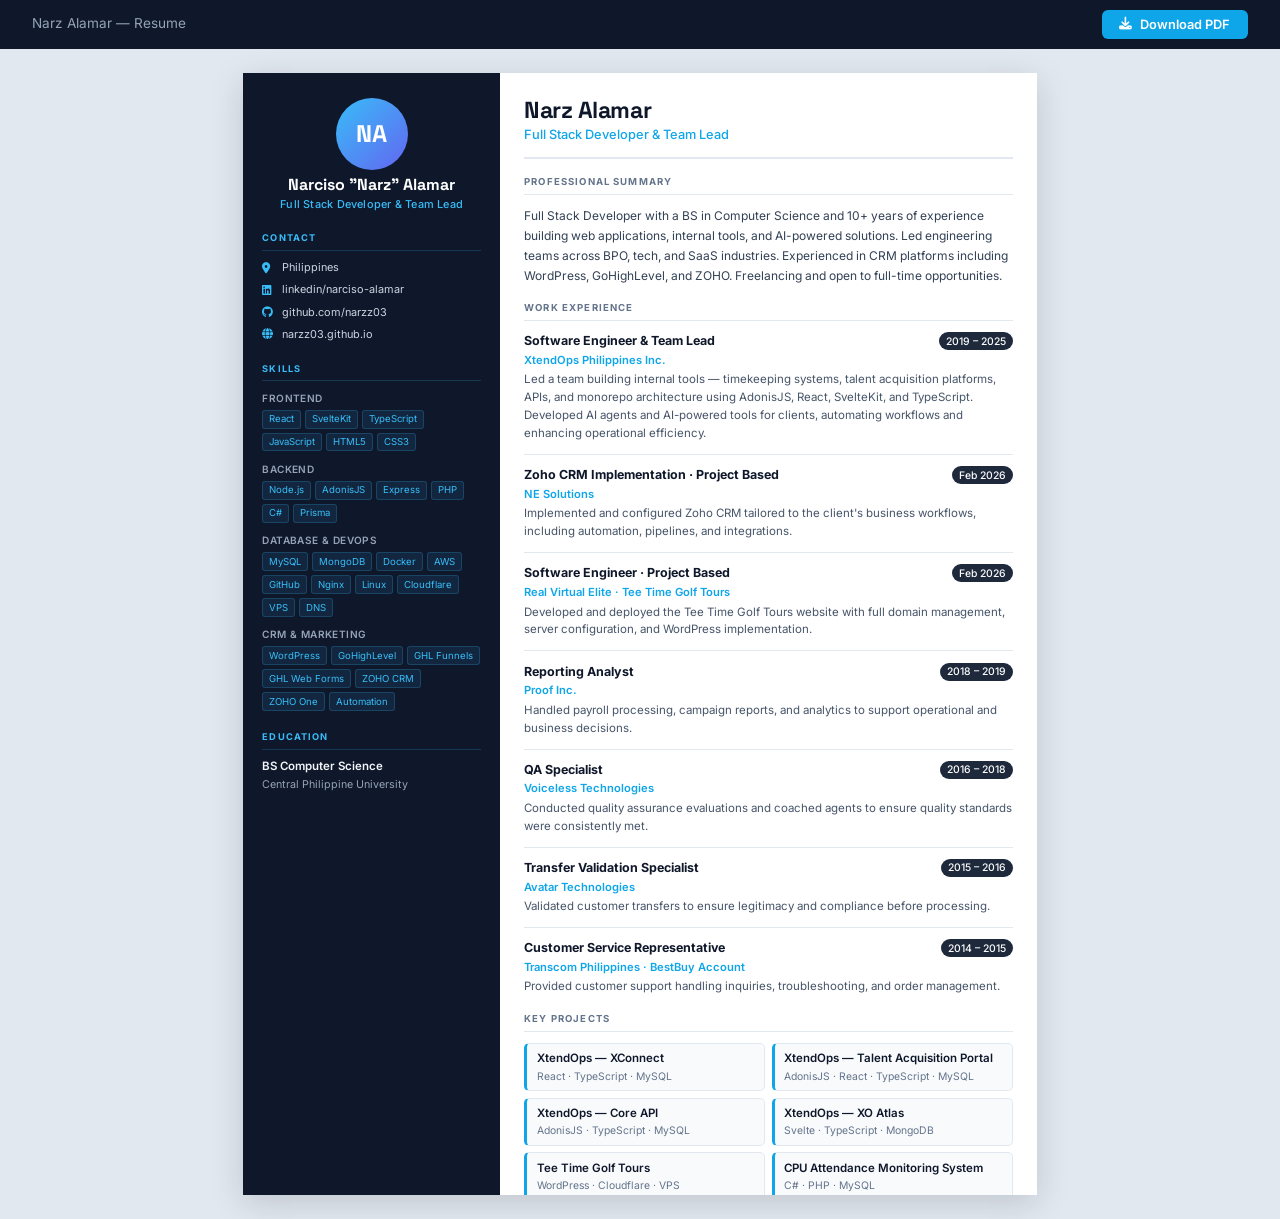
==== commit a752cd1d: "fix: constrain resume to single A4 page, sidebar no longer cuts off Co-Authored-By: Claude Sonnet 4." ====
--- a/resume.html
+++ b/resume.html
@@ -11,278 +11,247 @@
 
       :root {
         --sidebar: #0f172a;
-        --sidebar-2: #1e293b;
         --accent: #38bdf8;
         --accent-dark: #0ea5e9;
         --main-bg: #ffffff;
         --text: #0f172a;
         --muted: #64748b;
         --border: #e2e8f0;
-        --tag-bg: #f0f9ff;
-        --tag-border: #bae6fd;
-        --tag-text: #0369a1;
       }
 
       body {
         font-family: 'Inter', sans-serif;
         background: #e2e8f0;
         color: var(--text);
-        font-size: 12.5px;
-        line-height: 1.5;
+        font-size: 11.5px;
+        line-height: 1.45;
       }
 
       .print-bar {
         background: #0f172a;
-        padding: 0.75rem 2rem;
+        padding: 0.6rem 2rem;
         display: flex;
         align-items: center;
         justify-content: space-between;
       }
 
-      .print-bar span {
-        color: #94a3b8;
-        font-size: 0.85rem;
-      }
+      .print-bar span { color: #94a3b8; font-size: 0.85rem; }
 
       .print-btn {
         display: inline-flex;
         align-items: center;
         gap: 0.5rem;
-        padding: 0.5rem 1.25rem;
+        padding: 0.45rem 1.1rem;
         background: var(--accent-dark);
         color: #fff;
         border: none;
         border-radius: 6px;
-        font-size: 0.82rem;
+        font-size: 0.8rem;
         font-weight: 600;
         cursor: pointer;
         font-family: 'Inter', sans-serif;
-        transition: background 0.2s;
-      }
-
-      .print-btn:hover { background: #0284c7; }
-
-      /* PAGE */
+      }
+
+      /* PAGE — sidebar color baked into bg gradient so it never cuts off */
       .page {
         width: 210mm;
-        min-height: 297mm;
-        background: var(--main-bg);
+        height: 297mm;
+        overflow: hidden;
+        background: linear-gradient(to right, var(--sidebar) 68mm, var(--main-bg) 68mm);
         margin: 1.5rem auto;
         display: grid;
-        grid-template-columns: 72mm 1fr;
+        grid-template-columns: 68mm 1fr;
         box-shadow: 0 8px 32px rgba(0,0,0,0.15);
-        overflow: hidden;
       }
 
       /* ======= SIDEBAR ======= */
       .sidebar {
-        background: var(--sidebar);
-        padding: 2.5rem 1.5rem;
+        background: transparent;
+        padding: 1.6rem 1.2rem;
         display: flex;
         flex-direction: column;
-        gap: 2rem;
+        gap: 1.2rem;
       }
 
       .sidebar-avatar {
-        width: 90px;
-        height: 90px;
+        width: 72px;
+        height: 72px;
         border-radius: 50%;
         background: linear-gradient(135deg, var(--accent), #6366f1);
         display: flex;
         align-items: center;
         justify-content: center;
         font-family: 'Space Grotesk', sans-serif;
-        font-size: 2rem;
+        font-size: 1.5rem;
         font-weight: 700;
         color: #fff;
-        margin: 0 auto 0.5rem;
-        flex-shrink: 0;
+        margin: 0 auto 0.3rem;
       }
 
       .sidebar-name {
         text-align: center;
         color: #fff;
         font-family: 'Space Grotesk', sans-serif;
-        font-size: 1.15rem;
+        font-size: 1rem;
         font-weight: 700;
         line-height: 1.2;
-        margin-bottom: 0.2rem;
+        margin-bottom: 0.15rem;
       }
 
       .sidebar-title {
         text-align: center;
         color: var(--accent);
-        font-size: 0.75rem;
+        font-size: 0.68rem;
         font-weight: 500;
-        letter-spacing: 0.03em;
-      }
-
-      .sidebar-section { }
+        letter-spacing: 0.02em;
+      }
 
       .sidebar-section-title {
-        font-size: 0.62rem;
+        font-size: 0.58rem;
         font-weight: 700;
         text-transform: uppercase;
         letter-spacing: 0.12em;
         color: var(--accent);
-        padding-bottom: 0.4rem;
+        padding-bottom: 0.3rem;
         border-bottom: 1px solid rgba(56,189,248,0.2);
-        margin-bottom: 0.85rem;
-      }
-
-      /* Contact */
+        margin-bottom: 0.6rem;
+      }
+
       .contact-list {
         display: flex;
         flex-direction: column;
-        gap: 0.55rem;
+        gap: 0.4rem;
       }
 
       .contact-item {
         display: flex;
         align-items: center;
-        gap: 0.6rem;
+        gap: 0.5rem;
         color: #cbd5e1;
-        font-size: 0.75rem;
+        font-size: 0.68rem;
       }
 
       .contact-item i {
-        width: 14px;
+        width: 12px;
         color: var(--accent);
-        font-size: 0.75rem;
+        font-size: 0.68rem;
         flex-shrink: 0;
       }
 
-      .contact-item a {
-        color: #cbd5e1;
-        text-decoration: none;
-      }
-
-      .contact-item a:hover { color: var(--accent); }
-
-      /* Skills */
-      .skill-group { margin-bottom: 0.9rem; }
+      .contact-item a { color: #cbd5e1; text-decoration: none; }
+
+      .skill-group { margin-bottom: 0.65rem; }
       .skill-group:last-child { margin-bottom: 0; }
 
       .skill-group-name {
-        font-size: 0.7rem;
+        font-size: 0.63rem;
         font-weight: 600;
         color: #94a3b8;
-        margin-bottom: 0.35rem;
+        margin-bottom: 0.28rem;
         text-transform: uppercase;
-        letter-spacing: 0.05em;
+        letter-spacing: 0.04em;
       }
 
       .skill-chips {
         display: flex;
         flex-wrap: wrap;
-        gap: 0.3rem;
+        gap: 0.25rem;
       }
 
       .skill-chip {
-        font-size: 0.65rem;
-        padding: 2px 7px;
+        font-size: 0.6rem;
+        padding: 1.5px 6px;
         background: rgba(56,189,248,0.1);
         color: var(--accent);
-        border-radius: 4px;
+        border-radius: 3px;
         border: 1px solid rgba(56,189,248,0.2);
         white-space: nowrap;
       }
 
-      /* Education */
       .edu-degree {
-        font-size: 0.78rem;
+        font-size: 0.72rem;
         font-weight: 600;
         color: #f1f5f9;
-        line-height: 1.4;
-        margin-bottom: 0.2rem;
-      }
-
-      .edu-school {
-        font-size: 0.72rem;
-        color: #94a3b8;
-      }
+        line-height: 1.3;
+        margin-bottom: 0.15rem;
+      }
+
+      .edu-school { font-size: 0.67rem; color: #94a3b8; }
 
       /* ======= MAIN ======= */
       .main {
-        padding: 2.5rem 2rem;
+        padding: 1.6rem 1.5rem;
         display: flex;
         flex-direction: column;
-        gap: 1.6rem;
+        gap: 1rem;
       }
 
       .main-header {
-        padding-bottom: 1.2rem;
+        padding-bottom: 0.8rem;
         border-bottom: 2px solid var(--border);
       }
 
       .main-header h1 {
         font-family: 'Space Grotesk', sans-serif;
-        font-size: 1.7rem;
+        font-size: 1.45rem;
         font-weight: 700;
         color: var(--text);
         letter-spacing: -0.02em;
         line-height: 1.1;
-        margin-bottom: 0.2rem;
+        margin-bottom: 0.15rem;
       }
 
       .main-header .role {
-        font-size: 0.9rem;
+        font-size: 0.8rem;
         font-weight: 500;
         color: var(--accent-dark);
       }
 
-      /* Section */
-      .section { }
-
       .section-title {
-        font-size: 0.65rem;
+        font-size: 0.6rem;
         font-weight: 700;
         text-transform: uppercase;
         letter-spacing: 0.12em;
         color: var(--muted);
-        padding-bottom: 0.4rem;
+        padding-bottom: 0.3rem;
         border-bottom: 1.5px solid var(--border);
-        margin-bottom: 1rem;
+        margin-bottom: 0.7rem;
       }
 
       .summary-text {
-        font-size: 0.82rem;
+        font-size: 0.75rem;
         color: #334155;
-        line-height: 1.75;
+        line-height: 1.65;
       }
 
       /* Experience */
       .exp-item {
-        margin-bottom: 1.1rem;
-        padding-bottom: 1.1rem;
+        margin-bottom: 0.7rem;
+        padding-bottom: 0.7rem;
         border-bottom: 1px solid var(--border);
       }
 
-      .exp-item:last-child {
-        margin-bottom: 0;
-        padding-bottom: 0;
-        border-bottom: none;
-      }
+      .exp-item:last-child { margin-bottom: 0; padding-bottom: 0; border-bottom: none; }
 
       .exp-top {
         display: flex;
         justify-content: space-between;
-        align-items: flex-start;
-        margin-bottom: 0.15rem;
-        gap: 1rem;
+        align-items: center;
+        margin-bottom: 0.1rem;
+        gap: 0.5rem;
       }
 
       .exp-role {
         font-weight: 700;
-        font-size: 0.85rem;
+        font-size: 0.78rem;
         color: var(--text);
       }
 
       .exp-date {
-        font-size: 0.72rem;
+        font-size: 0.65rem;
         color: #fff;
-        background: var(--sidebar);
-        padding: 2px 8px;
+        background: #1e293b;
+        padding: 1.5px 7px;
         border-radius: 20px;
         white-space: nowrap;
         flex-shrink: 0;
@@ -290,46 +259,42 @@
       }
 
       .exp-company {
-        font-size: 0.77rem;
+        font-size: 0.7rem;
         color: var(--accent-dark);
         font-weight: 600;
-        margin-bottom: 0.3rem;
+        margin-bottom: 0.2rem;
       }
 
       .exp-desc {
-        font-size: 0.78rem;
+        font-size: 0.72rem;
         color: #475569;
-        line-height: 1.65;
+        line-height: 1.55;
       }
 
       /* Projects */
       .projects-grid {
         display: grid;
         grid-template-columns: 1fr 1fr;
-        gap: 0.6rem;
+        gap: 0.4rem;
       }
 
       .project-item {
         background: #f8fafc;
         border: 1px solid var(--border);
-        border-radius: 6px;
-        padding: 0.6rem 0.75rem;
+        border-radius: 5px;
+        padding: 0.4rem 0.6rem;
         border-left: 3px solid var(--accent-dark);
       }
 
       .project-name {
         font-weight: 600;
-        font-size: 0.78rem;
+        font-size: 0.72rem;
         color: var(--text);
-        margin-bottom: 0.2rem;
-      }
-
-      .project-tech {
-        font-size: 0.7rem;
-        color: var(--muted);
-      }
-
-      /* ======= PRINT ======= */
+        margin-bottom: 0.1rem;
+      }
+
+      .project-tech { font-size: 0.65rem; color: var(--muted); }
+
       @media print {
         body { background: white; }
         .print-bar { display: none; }
@@ -348,191 +313,129 @@
 
     <div class="page">
 
-      <!-- ======= SIDEBAR ======= -->
+      <!-- SIDEBAR -->
       <aside class="sidebar">
-
         <div>
           <div class="sidebar-avatar">NA</div>
           <div class="sidebar-name">Narciso "Narz" Alamar</div>
           <div class="sidebar-title">Full Stack Developer &amp; Team Lead</div>
         </div>
 
-        <!-- Contact -->
-        <div class="sidebar-section">
+        <div>
           <div class="sidebar-section-title">Contact</div>
           <div class="contact-list">
-            <div class="contact-item">
-              <i class="fas fa-map-marker-alt"></i>
-              <span>Philippines</span>
-            </div>
-            <div class="contact-item">
-              <i class="fab fa-linkedin"></i>
-              <a href="https://www.linkedin.com/in/narciso-alamar-6a614017b/" target="_blank">linkedin.com/in/narciso-alamar</a>
-            </div>
-            <div class="contact-item">
-              <i class="fab fa-github"></i>
-              <a href="https://github.com/narzz03" target="_blank">github.com/narzz03</a>
-            </div>
-            <div class="contact-item">
-              <i class="fas fa-globe"></i>
-              <a href="https://narzz03.github.io" target="_blank">narzz03.github.io</a>
-            </div>
-          </div>
-        </div>
-
-        <!-- Skills -->
-        <div class="sidebar-section">
+            <div class="contact-item"><i class="fas fa-map-marker-alt"></i><span>Philippines</span></div>
+            <div class="contact-item"><i class="fab fa-linkedin"></i><a href="https://www.linkedin.com/in/narciso-alamar-6a614017b/">linkedin/narciso-alamar</a></div>
+            <div class="contact-item"><i class="fab fa-github"></i><a href="https://github.com/narzz03">github.com/narzz03</a></div>
+            <div class="contact-item"><i class="fas fa-globe"></i><a href="https://narzz03.github.io">narzz03.github.io</a></div>
+          </div>
+        </div>
+
+        <div>
           <div class="sidebar-section-title">Skills</div>
-
           <div class="skill-group">
             <div class="skill-group-name">Frontend</div>
             <div class="skill-chips">
-              <span class="skill-chip">React</span>
-              <span class="skill-chip">SvelteKit</span>
-              <span class="skill-chip">TypeScript</span>
-              <span class="skill-chip">JavaScript</span>
-              <span class="skill-chip">HTML5</span>
-              <span class="skill-chip">CSS3</span>
-            </div>
-          </div>
-
+              <span class="skill-chip">React</span><span class="skill-chip">SvelteKit</span>
+              <span class="skill-chip">TypeScript</span><span class="skill-chip">JavaScript</span>
+              <span class="skill-chip">HTML5</span><span class="skill-chip">CSS3</span>
+            </div>
+          </div>
           <div class="skill-group">
             <div class="skill-group-name">Backend</div>
             <div class="skill-chips">
-              <span class="skill-chip">Node.js</span>
-              <span class="skill-chip">AdonisJS</span>
-              <span class="skill-chip">Express</span>
-              <span class="skill-chip">PHP</span>
-              <span class="skill-chip">C#</span>
-              <span class="skill-chip">Prisma</span>
-            </div>
-          </div>
-
+              <span class="skill-chip">Node.js</span><span class="skill-chip">AdonisJS</span>
+              <span class="skill-chip">Express</span><span class="skill-chip">PHP</span>
+              <span class="skill-chip">C#</span><span class="skill-chip">Prisma</span>
+            </div>
+          </div>
           <div class="skill-group">
             <div class="skill-group-name">Database &amp; DevOps</div>
             <div class="skill-chips">
-              <span class="skill-chip">MySQL</span>
-              <span class="skill-chip">MongoDB</span>
-              <span class="skill-chip">Docker</span>
-              <span class="skill-chip">AWS</span>
-              <span class="skill-chip">GitHub</span>
-              <span class="skill-chip">Nginx</span>
-              <span class="skill-chip">Linux</span>
-              <span class="skill-chip">Cloudflare</span>
-              <span class="skill-chip">VPS Setup</span>
-              <span class="skill-chip">DNS Management</span>
-            </div>
-          </div>
-
+              <span class="skill-chip">MySQL</span><span class="skill-chip">MongoDB</span>
+              <span class="skill-chip">Docker</span><span class="skill-chip">AWS</span>
+              <span class="skill-chip">GitHub</span><span class="skill-chip">Nginx</span>
+              <span class="skill-chip">Linux</span><span class="skill-chip">Cloudflare</span>
+              <span class="skill-chip">VPS</span><span class="skill-chip">DNS</span>
+            </div>
+          </div>
           <div class="skill-group">
             <div class="skill-group-name">CRM &amp; Marketing</div>
             <div class="skill-chips">
-              <span class="skill-chip">WordPress</span>
-              <span class="skill-chip">GoHighLevel</span>
-              <span class="skill-chip">GHL Funnels</span>
-              <span class="skill-chip">GHL Web Forms</span>
-              <span class="skill-chip">ZOHO CRM</span>
-              <span class="skill-chip">ZOHO One</span>
+              <span class="skill-chip">WordPress</span><span class="skill-chip">GoHighLevel</span>
+              <span class="skill-chip">GHL Funnels</span><span class="skill-chip">GHL Web Forms</span>
+              <span class="skill-chip">ZOHO CRM</span><span class="skill-chip">ZOHO One</span>
               <span class="skill-chip">Automation</span>
             </div>
           </div>
         </div>
 
-        <!-- Education -->
-        <div class="sidebar-section">
+        <div>
           <div class="sidebar-section-title">Education</div>
-          <div class="edu-degree">Bachelor of Science in Computer Science</div>
+          <div class="edu-degree">BS Computer Science</div>
           <div class="edu-school">Central Philippine University</div>
         </div>
-
       </aside>
 
-      <!-- ======= MAIN ======= -->
+      <!-- MAIN -->
       <main class="main">
-
         <div class="main-header">
           <h1>Narz Alamar</h1>
           <div class="role">Full Stack Developer &amp; Team Lead</div>
         </div>
 
-        <!-- Summary -->
-        <div class="section">
+        <div>
           <div class="section-title">Professional Summary</div>
-          <p class="summary-text">
-            Full Stack Developer with a Bachelor of Science in Computer Science and 10+ years of experience building web applications, internal tools, and AI-powered solutions. Proven track record leading engineering teams and delivering scalable products across BPO, tech, and SaaS industries. Experienced in CRM platforms including WordPress, GoHighLevel, and ZOHO. Currently freelancing and open to full-time opportunities.
-          </p>
-        </div>
-
-        <!-- Experience -->
-        <div class="section">
+          <p class="summary-text">Full Stack Developer with a BS in Computer Science and 10+ years of experience building web applications, internal tools, and AI-powered solutions. Led engineering teams across BPO, tech, and SaaS industries. Experienced in CRM platforms including WordPress, GoHighLevel, and ZOHO. Freelancing and open to full-time opportunities.</p>
+        </div>
+
+        <div>
           <div class="section-title">Work Experience</div>
 
           <div class="exp-item">
-            <div class="exp-top">
-              <span class="exp-role">Software Engineer &amp; Team Lead</span>
-              <span class="exp-date">2019 – 2025</span>
-            </div>
+            <div class="exp-top"><span class="exp-role">Software Engineer &amp; Team Lead</span><span class="exp-date">2019 – 2025</span></div>
             <div class="exp-company">XtendOps Philippines Inc.</div>
-            <div class="exp-desc">Led a team of developers building internal tools and portals — timekeeping systems, talent acquisition platforms, APIs, and monorepo architecture using AdonisJS, React, SvelteKit, and TypeScript. Developed AI agents and AI-powered tools for clients, automating workflows and enhancing operational efficiency.</div>
-          </div>
-
-          <div class="exp-item">
-            <div class="exp-top">
-              <span class="exp-role">Zoho CRM Implementation · Project Based</span>
-              <span class="exp-date">Feb 2026</span>
-            </div>
+            <div class="exp-desc">Led a team building internal tools — timekeeping systems, talent acquisition platforms, APIs, and monorepo architecture using AdonisJS, React, SvelteKit, and TypeScript. Developed AI agents and AI-powered tools for clients, automating workflows and enhancing operational efficiency.</div>
+          </div>
+
+          <div class="exp-item">
+            <div class="exp-top"><span class="exp-role">Zoho CRM Implementation · Project Based</span><span class="exp-date">Feb 2026</span></div>
             <div class="exp-company">NE Solutions</div>
             <div class="exp-desc">Implemented and configured Zoho CRM tailored to the client's business workflows, including automation, pipelines, and integrations.</div>
           </div>
 
           <div class="exp-item">
-            <div class="exp-top">
-              <span class="exp-role">Software Engineer · Project Based</span>
-              <span class="exp-date">Feb 2026</span>
-            </div>
+            <div class="exp-top"><span class="exp-role">Software Engineer · Project Based</span><span class="exp-date">Feb 2026</span></div>
             <div class="exp-company">Real Virtual Elite · Tee Time Golf Tours</div>
             <div class="exp-desc">Developed and deployed the Tee Time Golf Tours website with full domain management, server configuration, and WordPress implementation.</div>
           </div>
 
           <div class="exp-item">
-            <div class="exp-top">
-              <span class="exp-role">Reporting Analyst</span>
-              <span class="exp-date">2018 – 2019</span>
-            </div>
+            <div class="exp-top"><span class="exp-role">Reporting Analyst</span><span class="exp-date">2018 – 2019</span></div>
             <div class="exp-company">Proof Inc.</div>
-            <div class="exp-desc">Handled payroll processing, campaign reports, and analytics — delivering accurate data and insights to support operational and business decisions.</div>
-          </div>
-
-          <div class="exp-item">
-            <div class="exp-top">
-              <span class="exp-role">QA Specialist</span>
-              <span class="exp-date">2016 – 2018</span>
-            </div>
+            <div class="exp-desc">Handled payroll processing, campaign reports, and analytics to support operational and business decisions.</div>
+          </div>
+
+          <div class="exp-item">
+            <div class="exp-top"><span class="exp-role">QA Specialist</span><span class="exp-date">2016 – 2018</span></div>
             <div class="exp-company">Voiceless Technologies</div>
-            <div class="exp-desc">Conducted quality assurance evaluations, identifying issues and coaching agents to ensure quality standards were consistently met.</div>
-          </div>
-
-          <div class="exp-item">
-            <div class="exp-top">
-              <span class="exp-role">Transfer Validation Specialist</span>
-              <span class="exp-date">2015 – 2016</span>
-            </div>
+            <div class="exp-desc">Conducted quality assurance evaluations and coached agents to ensure quality standards were consistently met.</div>
+          </div>
+
+          <div class="exp-item">
+            <div class="exp-top"><span class="exp-role">Transfer Validation Specialist</span><span class="exp-date">2015 – 2016</span></div>
             <div class="exp-company">Avatar Technologies</div>
-            <div class="exp-desc">Validated customer transfers to ensure legitimacy and compliance with required standards before processing.</div>
-          </div>
-
-          <div class="exp-item">
-            <div class="exp-top">
-              <span class="exp-role">Customer Service Representative</span>
-              <span class="exp-date">2014 – 2015</span>
-            </div>
+            <div class="exp-desc">Validated customer transfers to ensure legitimacy and compliance before processing.</div>
+          </div>
+
+          <div class="exp-item">
+            <div class="exp-top"><span class="exp-role">Customer Service Representative</span><span class="exp-date">2014 – 2015</span></div>
             <div class="exp-company">Transcom Philippines · BestBuy Account</div>
-            <div class="exp-desc">Provided customer support for BestBuy clients, handling inquiries, troubleshooting, and order management.</div>
-          </div>
-        </div>
-
-        <!-- Key Projects -->
-        <div class="section">
+            <div class="exp-desc">Provided customer support handling inquiries, troubleshooting, and order management.</div>
+          </div>
+        </div>
+
+        <div>
           <div class="section-title">Key Projects</div>
           <div class="projects-grid">
             <div class="project-item">
@@ -561,7 +464,6 @@
             </div>
           </div>
         </div>
-
       </main>
     </div>
 
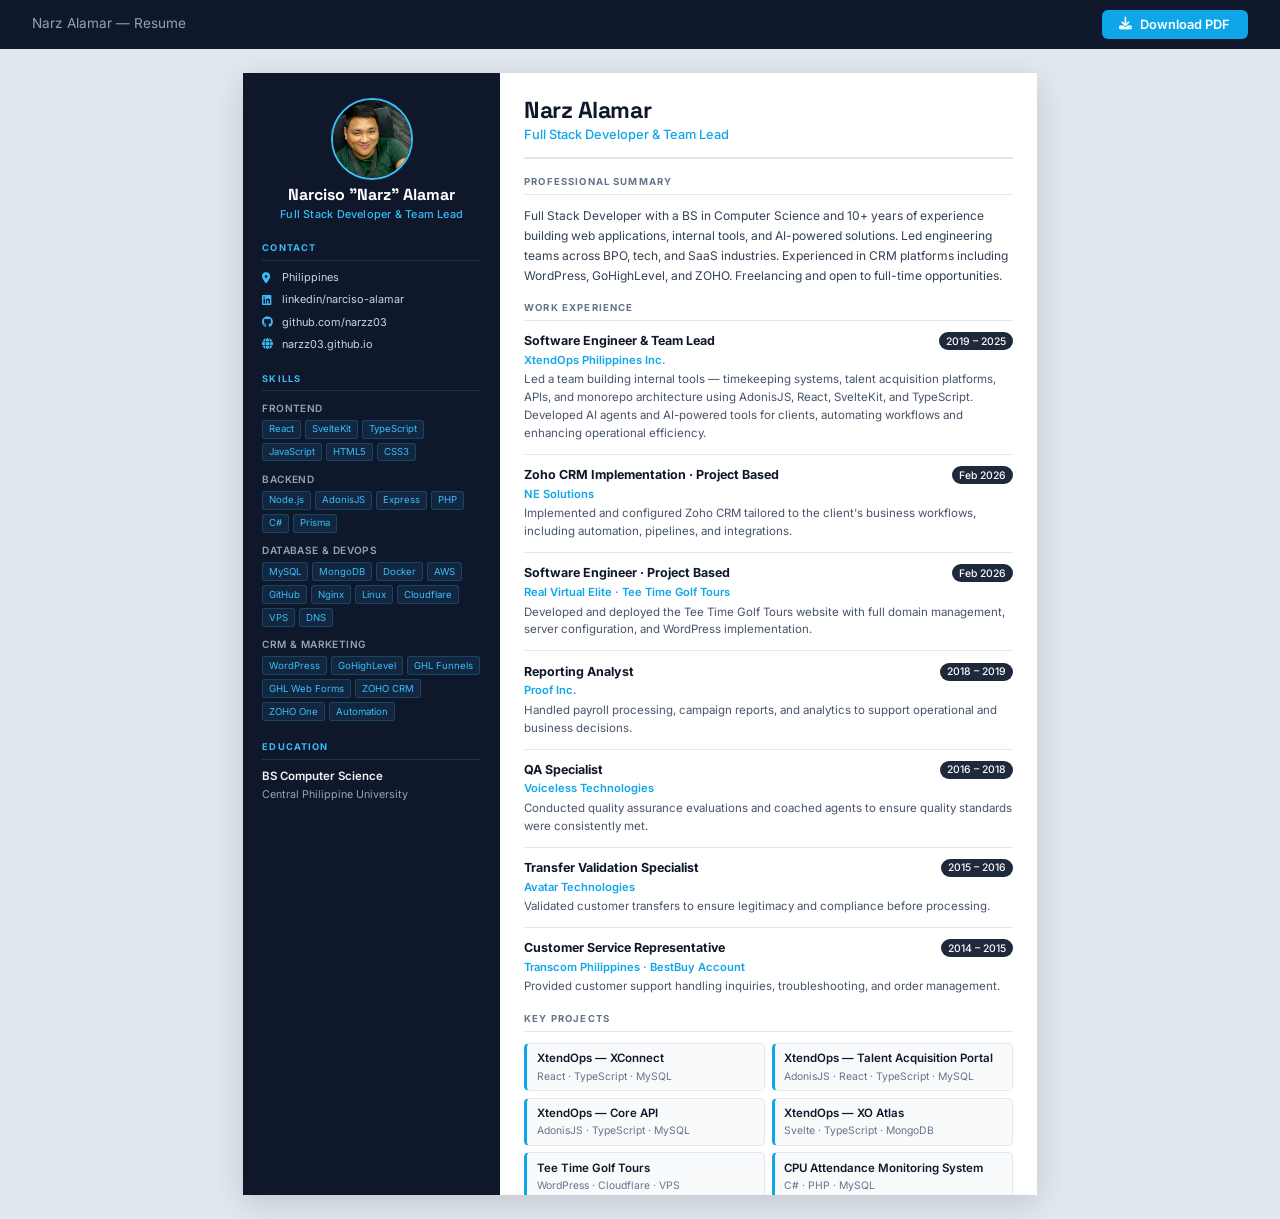
==== commit dc51c063: "update: use profile photo in resume PDF Co-Authored-By: Claude Sonnet 4.6 <noreply@anthropic.com>" ====
--- a/resume.html
+++ b/resume.html
@@ -74,18 +74,20 @@
       }
 
       .sidebar-avatar {
-        width: 72px;
-        height: 72px;
+        width: 82px;
+        height: 82px;
         border-radius: 50%;
-        background: linear-gradient(135deg, var(--accent), #6366f1);
-        display: flex;
-        align-items: center;
-        justify-content: center;
-        font-family: 'Space Grotesk', sans-serif;
-        font-size: 1.5rem;
-        font-weight: 700;
-        color: #fff;
         margin: 0 auto 0.3rem;
+        overflow: hidden;
+        border: 2.5px solid var(--accent);
+        flex-shrink: 0;
+      }
+
+      .sidebar-avatar img {
+        width: 100%;
+        height: 100%;
+        object-fit: cover;
+        display: block;
       }
 
       .sidebar-name {
@@ -316,7 +318,7 @@
       <!-- SIDEBAR -->
       <aside class="sidebar">
         <div>
-          <div class="sidebar-avatar">NA</div>
+          <div class="sidebar-avatar"><img src="images/me.jpg" alt="Narz Alamar" /></div>
           <div class="sidebar-name">Narciso "Narz" Alamar</div>
           <div class="sidebar-title">Full Stack Developer &amp; Team Lead</div>
         </div>
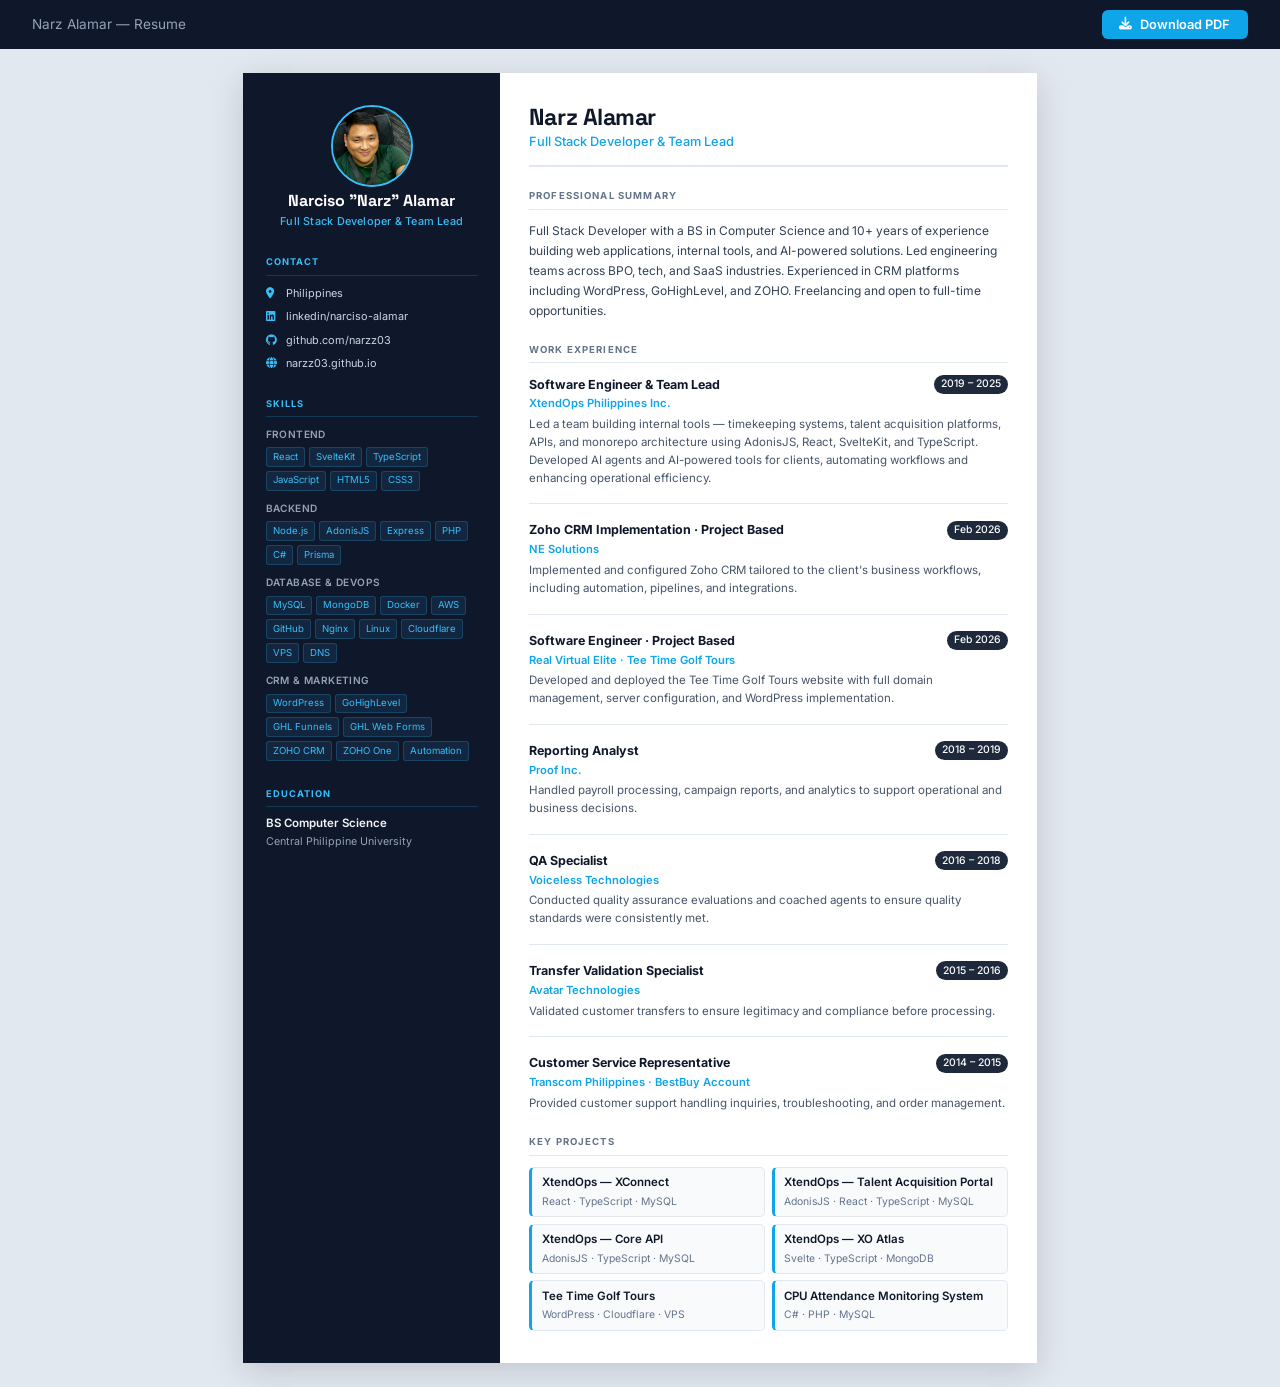
==== commit 679b6f66: "fix: resume no longer crammed, blue panel fills full height Co-Authored-By: Claude Sonnet 4.6 <norep" ====
--- a/resume.html
+++ b/resume.html
@@ -23,8 +23,8 @@
         font-family: 'Inter', sans-serif;
         background: #e2e8f0;
         color: var(--text);
-        font-size: 11.5px;
-        line-height: 1.45;
+        font-size: 12.5px;
+        line-height: 1.55;
       }
 
       .print-bar {
@@ -55,22 +55,22 @@
       /* PAGE — sidebar color baked into bg gradient so it never cuts off */
       .page {
         width: 210mm;
-        height: 297mm;
-        overflow: hidden;
+        min-height: 297mm;
         background: linear-gradient(to right, var(--sidebar) 68mm, var(--main-bg) 68mm);
         margin: 1.5rem auto;
         display: grid;
         grid-template-columns: 68mm 1fr;
+        align-items: stretch;
         box-shadow: 0 8px 32px rgba(0,0,0,0.15);
       }
 
       /* ======= SIDEBAR ======= */
       .sidebar {
         background: transparent;
-        padding: 1.6rem 1.2rem;
+        padding: 2rem 1.4rem;
         display: flex;
         flex-direction: column;
-        gap: 1.2rem;
+        gap: 1.6rem;
       }
 
       .sidebar-avatar {
@@ -182,10 +182,10 @@
 
       /* ======= MAIN ======= */
       .main {
-        padding: 1.6rem 1.5rem;
+        padding: 2rem 1.8rem;
         display: flex;
         flex-direction: column;
-        gap: 1rem;
+        gap: 1.4rem;
       }
 
       .main-header {
@@ -228,8 +228,8 @@
 
       /* Experience */
       .exp-item {
-        margin-bottom: 0.7rem;
-        padding-bottom: 0.7rem;
+        margin-bottom: 1rem;
+        padding-bottom: 1rem;
         border-bottom: 1px solid var(--border);
       }
 
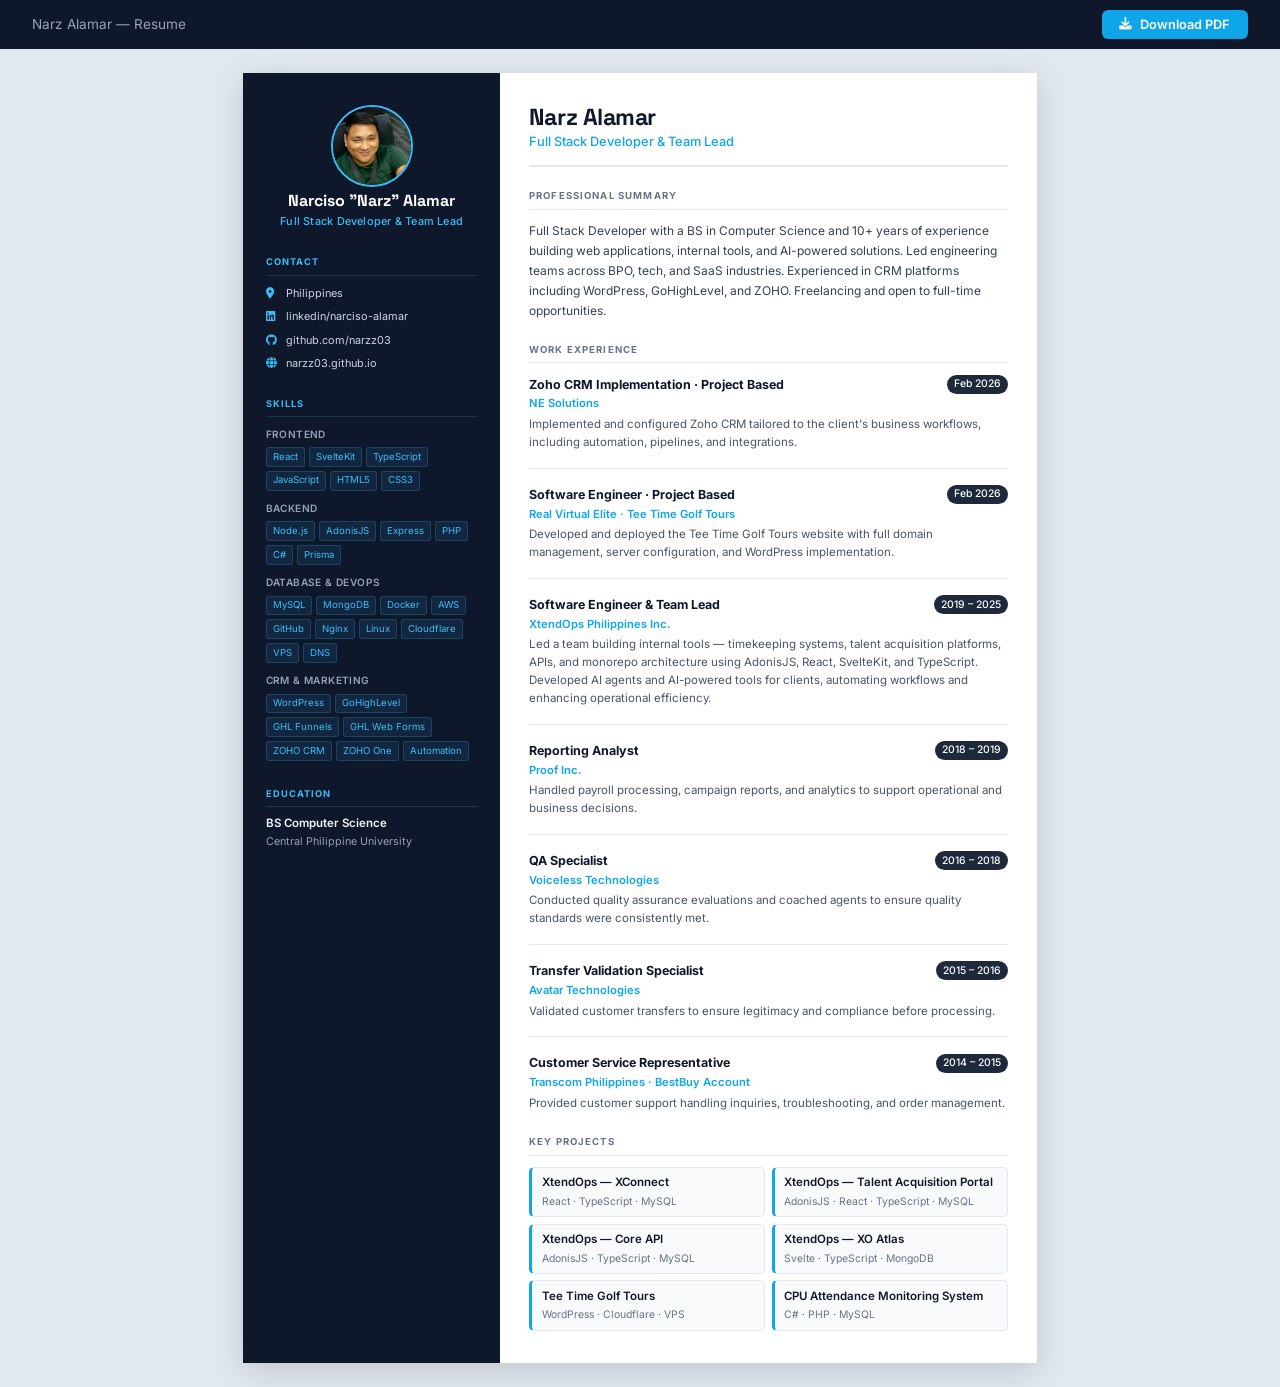
==== commit cd24f856: "fix: sort work experience in reverse chronological order Co-Authored-By: Claude Sonnet 4.6 <noreply@" ====
--- a/resume.html
+++ b/resume.html
@@ -395,24 +395,24 @@
           <div class="section-title">Work Experience</div>
 
           <div class="exp-item">
+            <div class="exp-top"><span class="exp-role">Zoho CRM Implementation · Project Based</span><span class="exp-date">Feb 2026</span></div>
+            <div class="exp-company">NE Solutions</div>
+            <div class="exp-desc">Implemented and configured Zoho CRM tailored to the client's business workflows, including automation, pipelines, and integrations.</div>
+          </div>
+
+          <div class="exp-item">
+            <div class="exp-top"><span class="exp-role">Software Engineer · Project Based</span><span class="exp-date">Feb 2026</span></div>
+            <div class="exp-company">Real Virtual Elite · Tee Time Golf Tours</div>
+            <div class="exp-desc">Developed and deployed the Tee Time Golf Tours website with full domain management, server configuration, and WordPress implementation.</div>
+          </div>
+
+          <div class="exp-item">
             <div class="exp-top"><span class="exp-role">Software Engineer &amp; Team Lead</span><span class="exp-date">2019 – 2025</span></div>
             <div class="exp-company">XtendOps Philippines Inc.</div>
             <div class="exp-desc">Led a team building internal tools — timekeeping systems, talent acquisition platforms, APIs, and monorepo architecture using AdonisJS, React, SvelteKit, and TypeScript. Developed AI agents and AI-powered tools for clients, automating workflows and enhancing operational efficiency.</div>
           </div>
 
           <div class="exp-item">
-            <div class="exp-top"><span class="exp-role">Zoho CRM Implementation · Project Based</span><span class="exp-date">Feb 2026</span></div>
-            <div class="exp-company">NE Solutions</div>
-            <div class="exp-desc">Implemented and configured Zoho CRM tailored to the client's business workflows, including automation, pipelines, and integrations.</div>
-          </div>
-
-          <div class="exp-item">
-            <div class="exp-top"><span class="exp-role">Software Engineer · Project Based</span><span class="exp-date">Feb 2026</span></div>
-            <div class="exp-company">Real Virtual Elite · Tee Time Golf Tours</div>
-            <div class="exp-desc">Developed and deployed the Tee Time Golf Tours website with full domain management, server configuration, and WordPress implementation.</div>
-          </div>
-
-          <div class="exp-item">
             <div class="exp-top"><span class="exp-role">Reporting Analyst</span><span class="exp-date">2018 – 2019</span></div>
             <div class="exp-company">Proof Inc.</div>
             <div class="exp-desc">Handled payroll processing, campaign reports, and analytics to support operational and business decisions.</div>
